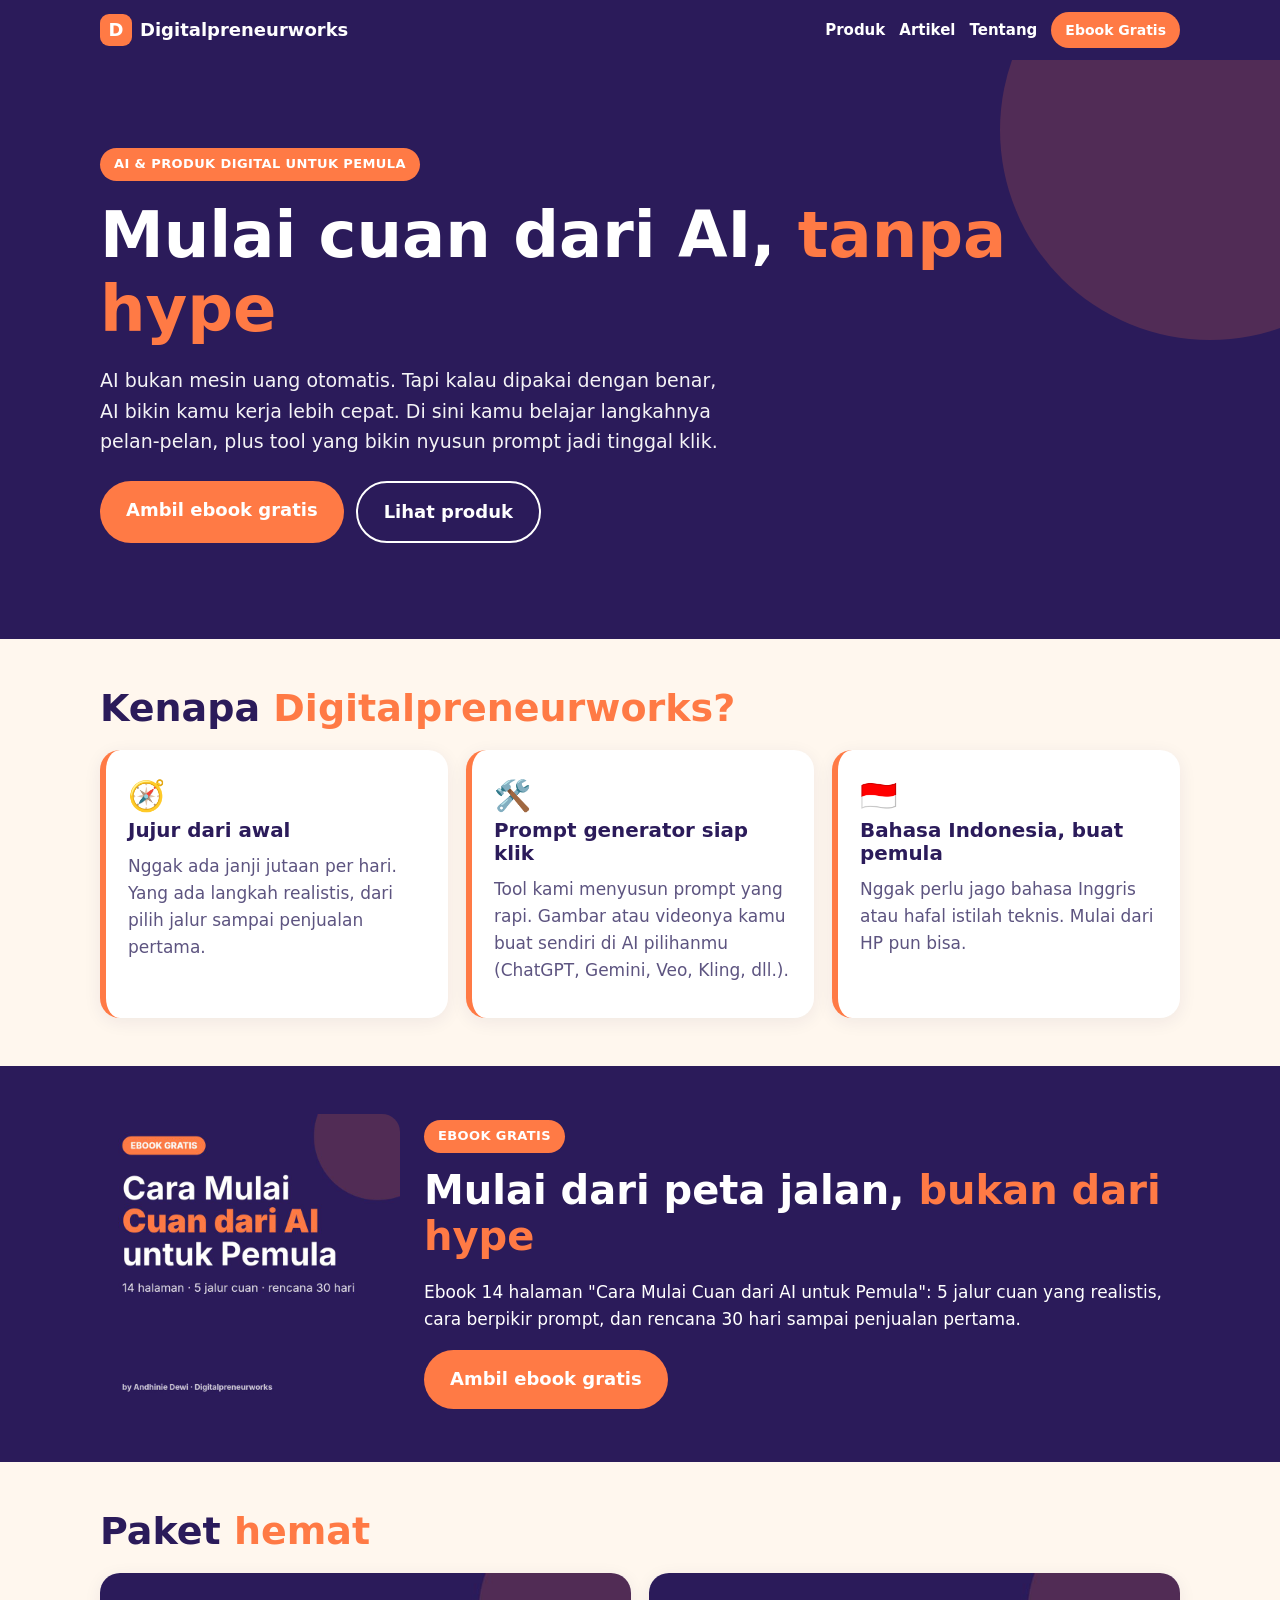
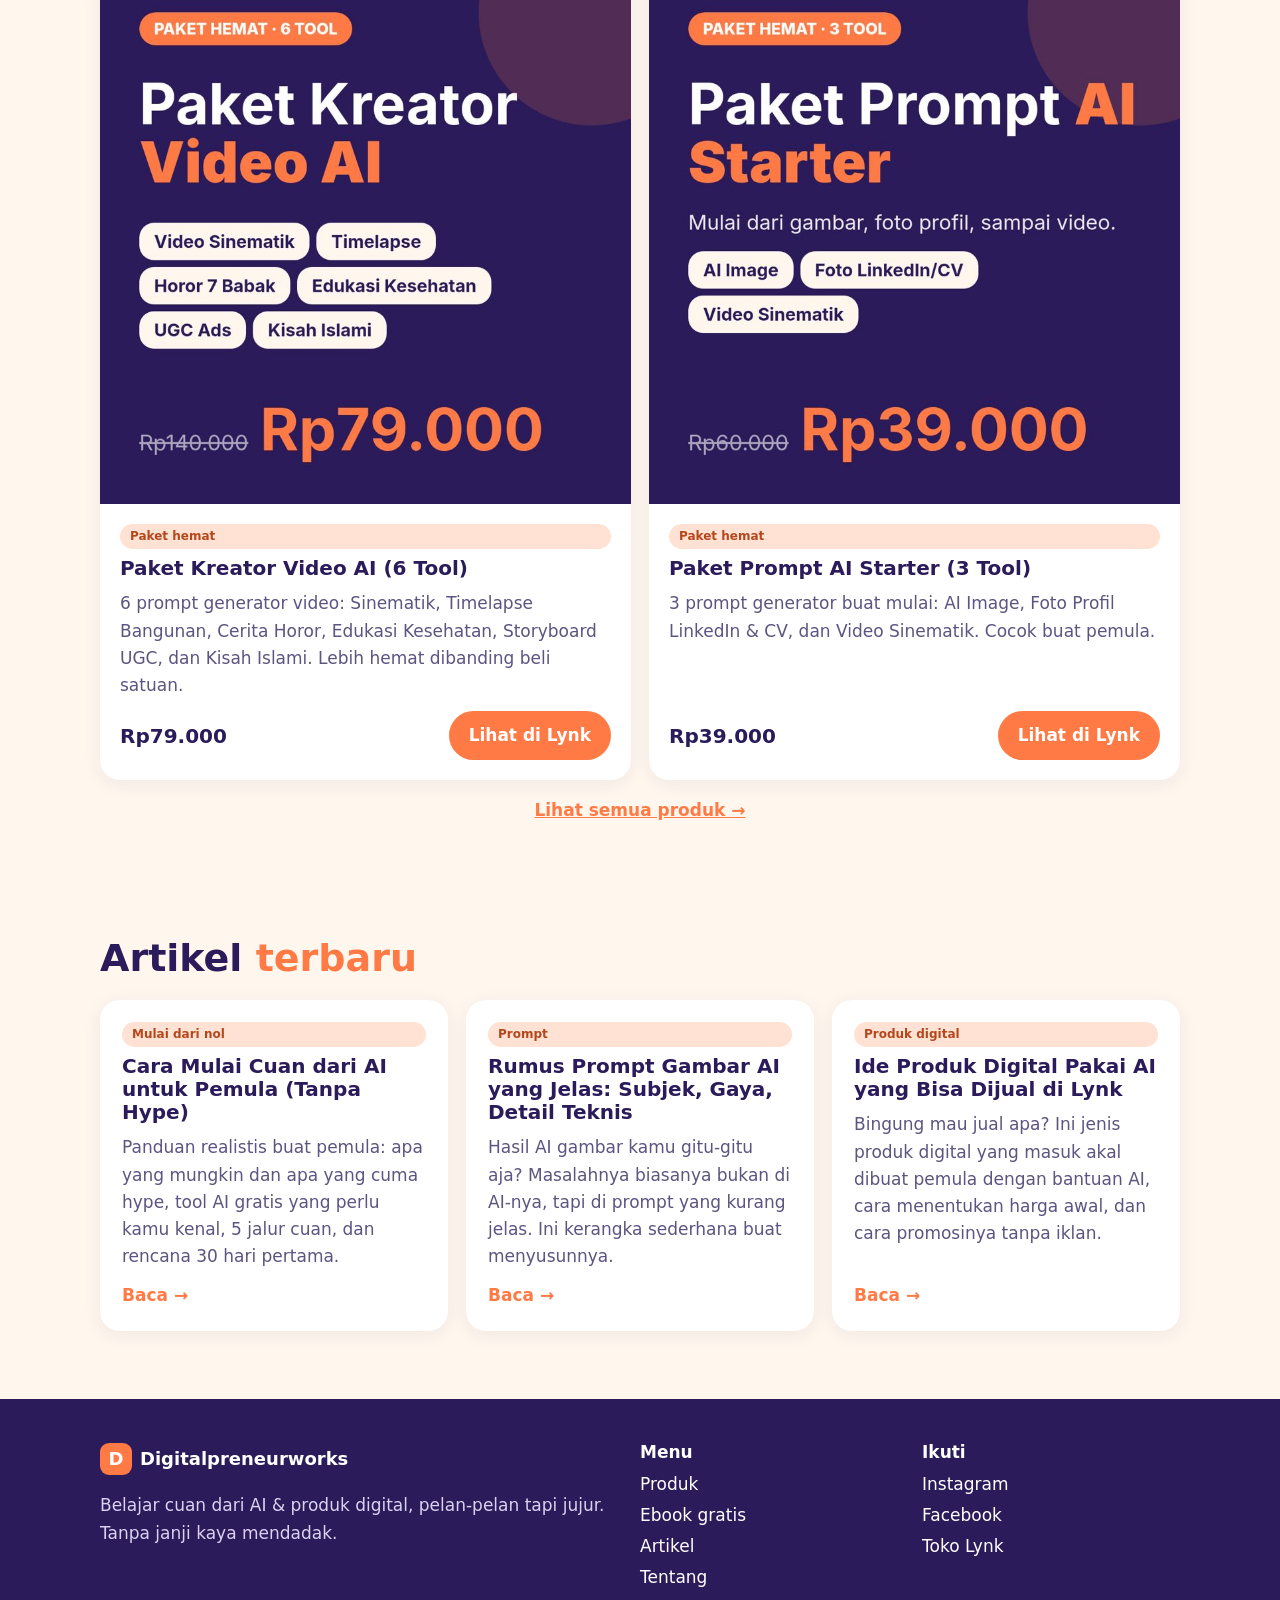
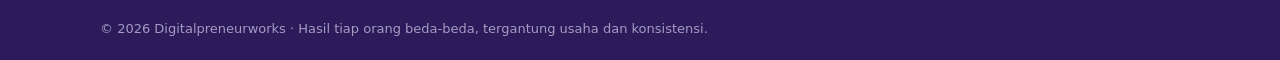
==== index.html @ cbf8335c "Website Digitalpreneurworks" ====
<!doctype html><html lang="id"><head><meta charset="utf-8"><meta name="viewport" content="width=device-width,initial-scale=1">
<title>Digitalpreneurworks: Mulai Cuan dari AI &amp; Produk Digital untuk Pemula</title><meta name="description" content="Panduan jujur dan prompt generator buat pemula Indonesia yang mau mulai cuan dari AI dan produk digital. Ambil ebook gratisnya di sini."><link rel="canonical" href="https://andhiniedewi.github.io/digitalpreneurworks/">
<meta property="og:type" content="website"><meta property="og:site_name" content="Digitalpreneurworks"><meta property="og:title" content="Digitalpreneurworks: Mulai Cuan dari AI &amp; Produk Digital untuk Pemula"><meta property="og:description" content="Panduan jujur dan prompt generator buat pemula Indonesia yang mau mulai cuan dari AI dan produk digital. Ambil ebook gratisnya di sini."><meta property="og:url" content="https://andhiniedewi.github.io/digitalpreneurworks/"><meta property="og:image" content="https://andhiniedewi.github.io/digitalpreneurworks/img/og.jpg"><meta property="og:locale" content="id_ID"><meta name="twitter:card" content="summary_large_image">
<link rel="icon" href="favicon.svg" type="image/svg+xml"><link rel="stylesheet" href="style.css"><meta name="theme-color" content="#2B1B5A"><script type="application/ld+json">{"@context": "https://schema.org", "@type": "Organization", "@id": "https://andhiniedewi.github.io/digitalpreneurworks/#org", "name": "Digitalpreneurworks", "url": "https://andhiniedewi.github.io/digitalpreneurworks/", "logo": "https://andhiniedewi.github.io/digitalpreneurworks/img/og.jpg", "sameAs": ["https://www.instagram.com/digitalpreneurworks/", "https://www.facebook.com/DigitalPreneurWorks/", "https://lynk.id/digitalpreneurworks"]}</script><script type="application/ld+json">{"@context": "https://schema.org", "@type": "WebSite", "name": "Digitalpreneurworks", "url": "https://andhiniedewi.github.io/digitalpreneurworks/", "inLanguage": "id-ID", "publisher": {"@id": "https://andhiniedewi.github.io/digitalpreneurworks/#org"}}</script></head><body>
<header class="hd"><div class="wrap hdi"><a class="logo" href="index.html"><span class="lm">D</span>Digitalpreneurworks</a><nav><a href="produk.html">Produk</a><a href="artikel/index.html">Artikel</a><a href="tentang.html">Tentang</a><a class="btn sm" href="ebook-gratis.html">Ebook Gratis</a></nav></div></header>
<main>
<section class="hero"><div class="c1"></div><div class="wrap"><span class="pill">AI & PRODUK DIGITAL UNTUK PEMULA</span><h1>Mulai cuan dari AI, <b>tanpa hype</b></h1><p class="lead">AI bukan mesin uang otomatis. Tapi kalau dipakai dengan benar, AI bikin kamu kerja lebih cepat. Di sini kamu belajar langkahnya pelan-pelan, plus tool yang bikin nyusun prompt jadi tinggal klik.</p><div class="cta2"><a class="btn lg" href="ebook-gratis.html">Ambil ebook gratis</a><a class="btn lg ghost" href="produk.html">Lihat produk</a></div></div></section>
<section class="wrap sec"><h2 class="st">Kenapa <b>Digitalpreneurworks?</b></h2><div class="grid3">
<div class="vcard"><span class="ic">🧭</span><h3>Jujur dari awal</h3><p>Nggak ada janji jutaan per hari. Yang ada langkah realistis, dari pilih jalur sampai penjualan pertama.</p></div>
<div class="vcard"><span class="ic">🛠️</span><h3>Prompt generator siap klik</h3><p>Tool kami menyusun prompt yang rapi. Gambar atau videonya kamu buat sendiri di AI pilihanmu (ChatGPT, Gemini, Veo, Kling, dll.).</p></div>
<div class="vcard"><span class="ic">🇮🇩</span><h3>Bahasa Indonesia, buat pemula</h3><p>Nggak perlu jago bahasa Inggris atau hafal istilah teknis. Mulai dari HP pun bisa.</p></div></div></section>
<section class="ebox"><div class="wrap ebi"><img src="img/ebook-cuan.jpg" alt="Cover ebook Cara Mulai Cuan dari AI untuk Pemula" width=320 height=320 loading=lazy><div><span class="pill">EBOOK GRATIS</span><h2>Mulai dari peta jalan, <b>bukan dari hype</b></h2><p>Ebook 14 halaman "Cara Mulai Cuan dari AI untuk Pemula": 5 jalur cuan yang realistis, cara berpikir prompt, dan rencana 30 hari sampai penjualan pertama.</p><a class="btn lg" href="ebook-gratis.html">Ambil ebook gratis</a></div></div></section>
<section class="wrap sec"><h2 class="st">Paket <b>hemat</b></h2><div class="grid2"><article class="card"><img src="img/paket-kreator.jpg" alt="Paket Kreator Video AI (6 Tool)" loading=lazy width=400 height=400><div class="cb"><span class=tag>Paket hemat</span><h3>Paket Kreator Video AI (6 Tool)</h3><p>6 prompt generator video: Sinematik, Timelapse Bangunan, Cerita Horor, Edukasi Kesehatan, Storyboard UGC, dan Kisah Islami. Lebih hemat dibanding beli satuan.</p><div class="cf"><b class="pr">Rp79.000</b><a class="btn" href="https://lynk.id/digitalpreneurworks/608yvyg38zxo" target="_blank" rel="noopener">Lihat di Lynk</a></div></div></article><article class="card"><img src="img/paket-starter.jpg" alt="Paket Prompt AI Starter (3 Tool)" loading=lazy width=400 height=400><div class="cb"><span class=tag>Paket hemat</span><h3>Paket Prompt AI Starter (3 Tool)</h3><p>3 prompt generator buat mulai: AI Image, Foto Profil LinkedIn & CV, dan Video Sinematik. Cocok buat pemula.</p><div class="cf"><b class="pr">Rp39.000</b><a class="btn" href="https://lynk.id/digitalpreneurworks/558w6wjx9p50" target="_blank" rel="noopener">Lihat di Lynk</a></div></div></article></div><p class="center"><a href="produk.html" class="lnk">Lihat semua produk →</a></p></section>
<section class="wrap sec"><h2 class="st">Artikel <b>terbaru</b></h2><div class="grid3"><a class="acard" href="artikel/cara-mulai-cuan-dari-ai-untuk-pemula.html"><span class="tag">Mulai dari nol</span><h3>Cara Mulai Cuan dari AI untuk Pemula (Tanpa Hype)</h3><p>Panduan realistis buat pemula: apa yang mungkin dan apa yang cuma hype, tool AI gratis yang perlu kamu kenal, 5 jalur cuan, dan rencana 30 hari pertama.</p><span class="more">Baca →</span></a><a class="acard" href="artikel/rumus-prompt-gambar-ai.html"><span class="tag">Prompt</span><h3>Rumus Prompt Gambar AI yang Jelas: Subjek, Gaya, Detail Teknis</h3><p>Hasil AI gambar kamu gitu-gitu aja? Masalahnya biasanya bukan di AI-nya, tapi di prompt yang kurang jelas. Ini kerangka sederhana buat menyusunnya.</p><span class="more">Baca →</span></a><a class="acard" href="artikel/ide-produk-digital-pakai-ai.html"><span class="tag">Produk digital</span><h3>Ide Produk Digital Pakai AI yang Bisa Dijual di Lynk</h3><p>Bingung mau jual apa? Ini jenis produk digital yang masuk akal dibuat pemula dengan bantuan AI, cara menentukan harga awal, dan cara promosinya tanpa iklan.</p><span class="more">Baca →</span></a></div></section></main>
<footer class="ft"><div class="wrap fti"><div><a class="logo" href="index.html"><span class="lm">D</span>Digitalpreneurworks</a><p>Belajar cuan dari AI &amp; produk digital, pelan-pelan tapi jujur. Tanpa janji kaya mendadak.</p></div>
<div><b>Menu</b><a href="produk.html">Produk</a><a href="ebook-gratis.html">Ebook gratis</a><a href="artikel/index.html">Artikel</a><a href="tentang.html">Tentang</a></div>
<div><b>Ikuti</b><a href="https://www.instagram.com/digitalpreneurworks/" rel="noopener" target="_blank">Instagram</a><a href="https://www.facebook.com/DigitalPreneurWorks/" rel="noopener" target="_blank">Facebook</a><a href="https://lynk.id/digitalpreneurworks" rel="noopener" target="_blank">Toko Lynk</a></div></div>
<p class="wrap cp">© 2026 Digitalpreneurworks · Hasil tiap orang beda-beda, tergantung usaha dan konsistensi.</p></footer></body></html>
---- style.css ----
:root{--p:#2B1B5A;--o:#FF7A45;--c:#FFF7EE;--t:#2B1B5A;--m:#5d5480}
*{box-sizing:border-box}html{scroll-behavior:smooth}
body{margin:0;font-family:Inter,system-ui,-apple-system,"Segoe UI",Roboto,Arial,sans-serif;background:var(--c);color:var(--t);line-height:1.6;font-size:17px}
img{max-width:100%;height:auto;display:block}a{color:var(--o)}
.wrap{max-width:1120px;margin:0 auto;padding:0 20px}
b,strong{font-weight:800}h1,h2,h3{line-height:1.15;margin:0 0 .5em}h1 b,h2 b{color:var(--o)}
.hd{background:var(--p);position:sticky;top:0;z-index:9}.hdi{display:flex;align-items:center;justify-content:space-between;gap:12px;padding-top:12px;padding-bottom:12px;flex-wrap:wrap}
.logo{display:flex;align-items:center;gap:8px;color:#fff;text-decoration:none;font-weight:900;font-size:18px}.lm{background:var(--o);color:#fff;border-radius:9px;width:32px;height:32px;display:grid;place-items:center}
nav{display:flex;align-items:center;gap:14px;flex-wrap:wrap}nav a{color:#fff;text-decoration:none;font-weight:600;font-size:15px}
.btn{display:inline-block;background:var(--o);color:#fff;text-decoration:none;font-weight:800;border-radius:999px;padding:11px 20px;text-align:center}.btn:hover{filter:brightness(1.07)}
.btn.sm{padding:7px 14px;font-size:14px}.btn.lg{padding:15px 26px;font-size:18px}.btn.ghost{background:transparent;border:2px solid #fff;color:#fff}
.pill{display:inline-block;background:var(--o);color:#fff;border-radius:999px;padding:6px 14px;font-size:13px;font-weight:800;letter-spacing:.03em}
.tag{display:inline-block;background:#ffe2d4;color:#b4471c;border-radius:999px;padding:3px 10px;font-size:12px;font-weight:800;margin-bottom:8px}
.hero{background:var(--p);color:#fff;padding:56px 0 64px;position:relative;overflow:hidden}.c1{position:absolute;width:420px;height:420px;border-radius:50%;background:var(--o);opacity:.18;right:-140px;top:-140px}
.hero h1{font-size:clamp(36px,8vw,64px);margin:18px 0}.lead{font-size:19px;max-width:640px;opacity:.95}.cta2{display:flex;gap:12px;flex-wrap:wrap;margin-top:24px}.small{font-size:14px;opacity:.8}
.lp{display:grid;gap:28px;align-items:center}.lpimg{border-radius:20px;box-shadow:0 20px 50px rgba(0,0,0,.35);max-width:380px}
.sec{padding:48px 20px}.st{font-size:clamp(26px,5vw,38px)}.center{text-align:center}.lnk{font-weight:800}
.grid2,.grid3{display:grid;gap:18px;grid-template-columns:1fr}
.vcard,.card,.tcard,.acard{background:#fff;border-radius:20px;padding:22px;box-shadow:0 4px 18px rgba(43,27,90,.07)}
.vcard{border-left:6px solid var(--o)}.ic{font-size:30px}.vcard p,.card p,.tcard p,.acard p{color:var(--m);margin:0 0 12px}
.card{padding:0;overflow:hidden;display:flex;flex-direction:column}.card img{aspect-ratio:1;object-fit:cover;width:100%}.cb{padding:20px;display:flex;flex-direction:column;flex:1}.cb h3{font-size:20px}
.cf{margin-top:auto;display:flex;align-items:center;justify-content:space-between;gap:10px;flex-wrap:wrap}.pr{font-size:20px;color:var(--p)}
.tcard{display:flex;gap:14px;align-items:flex-start}.tcard img{border-radius:12px;flex:none}.tcard h3{font-size:17px}
.acard{text-decoration:none;color:var(--t);display:flex;flex-direction:column}.acard:hover{transform:translateY(-2px)}.acard h3{font-size:20px}.more{color:var(--o);font-weight:800;margin-top:auto}
.note{background:#fff;border:2px dashed var(--o);border-radius:14px;padding:12px 16px}
.ebox{background:var(--p);color:#fff;padding:48px 0}.ebi{display:grid;gap:24px;align-items:center}.ebi img{border-radius:18px;max-width:300px}.ebox h2{font-size:clamp(26px,5vw,40px);margin-top:14px}
.phead{background:var(--p);color:#fff;padding:44px 0}.phead h1{font-size:clamp(32px,7vw,52px)}.phead a{color:#ffb595}
.chips{margin-top:16px;gap:8px}.chips a{background:rgba(255,255,255,.12);padding:6px 14px;border-radius:999px;color:#fff}
.honest{background:#fff;border-radius:22px;padding:28px;border-left:8px solid var(--o)}
.prose{max-width:760px}.prose h2{font-size:26px;margin-top:1.6em}.prose li{margin-bottom:.5em}.art{padding-top:28px;padding-bottom:48px}.art h1{font-size:clamp(30px,6vw,46px)}.art .lead{color:var(--m)}.crumb a{font-weight:700;text-decoration:none}
.cmp{display:grid;gap:12px;grid-template-columns:1fr 1fr}.cmp div{background:#fff;border-radius:14px;padding:14px}.cmp p{margin:.3em 0 0}
.formula{background:var(--p);color:#fff;border-radius:14px;padding:18px;font-family:ui-monospace,Menlo,monospace;font-size:15px}
.rel{margin-top:40px;border-top:2px solid #ead9c8;padding-top:24px}
.ft{background:var(--p);color:#d9d2f0;padding:40px 0 20px;margin-top:20px}.fti{display:grid;gap:24px}.ft a{display:block;color:#fff;text-decoration:none;margin:4px 0}.ft b{color:#fff}.ft .logo{display:flex}.cp{font-size:13px;opacity:.7;margin-top:24px}
@media(min-width:760px){.grid2{grid-template-columns:1fr 1fr}.grid3{grid-template-columns:repeat(3,1fr)}.lp,.ebi{grid-template-columns:1.3fr 1fr}.ebi{grid-template-columns:300px 1fr}.fti{grid-template-columns:2fr 1fr 1fr}.hero{padding:88px 0 96px}}
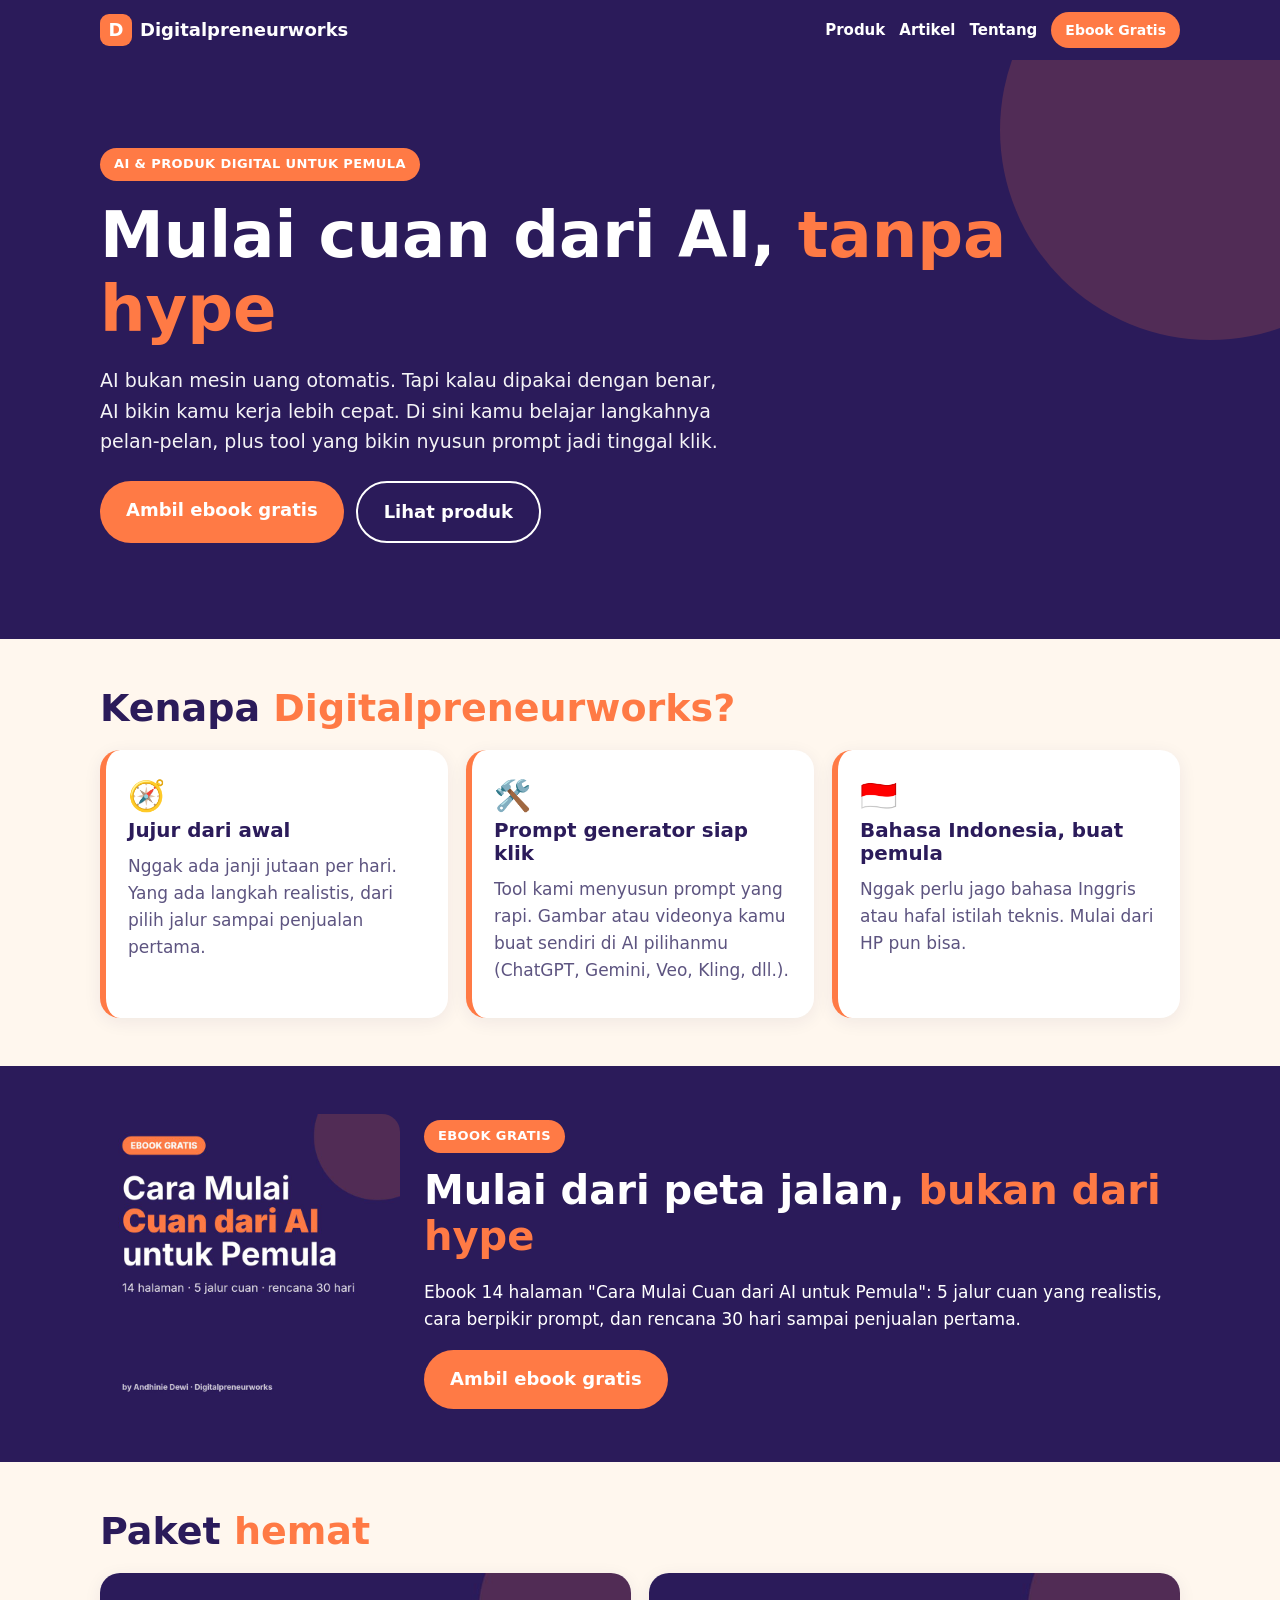
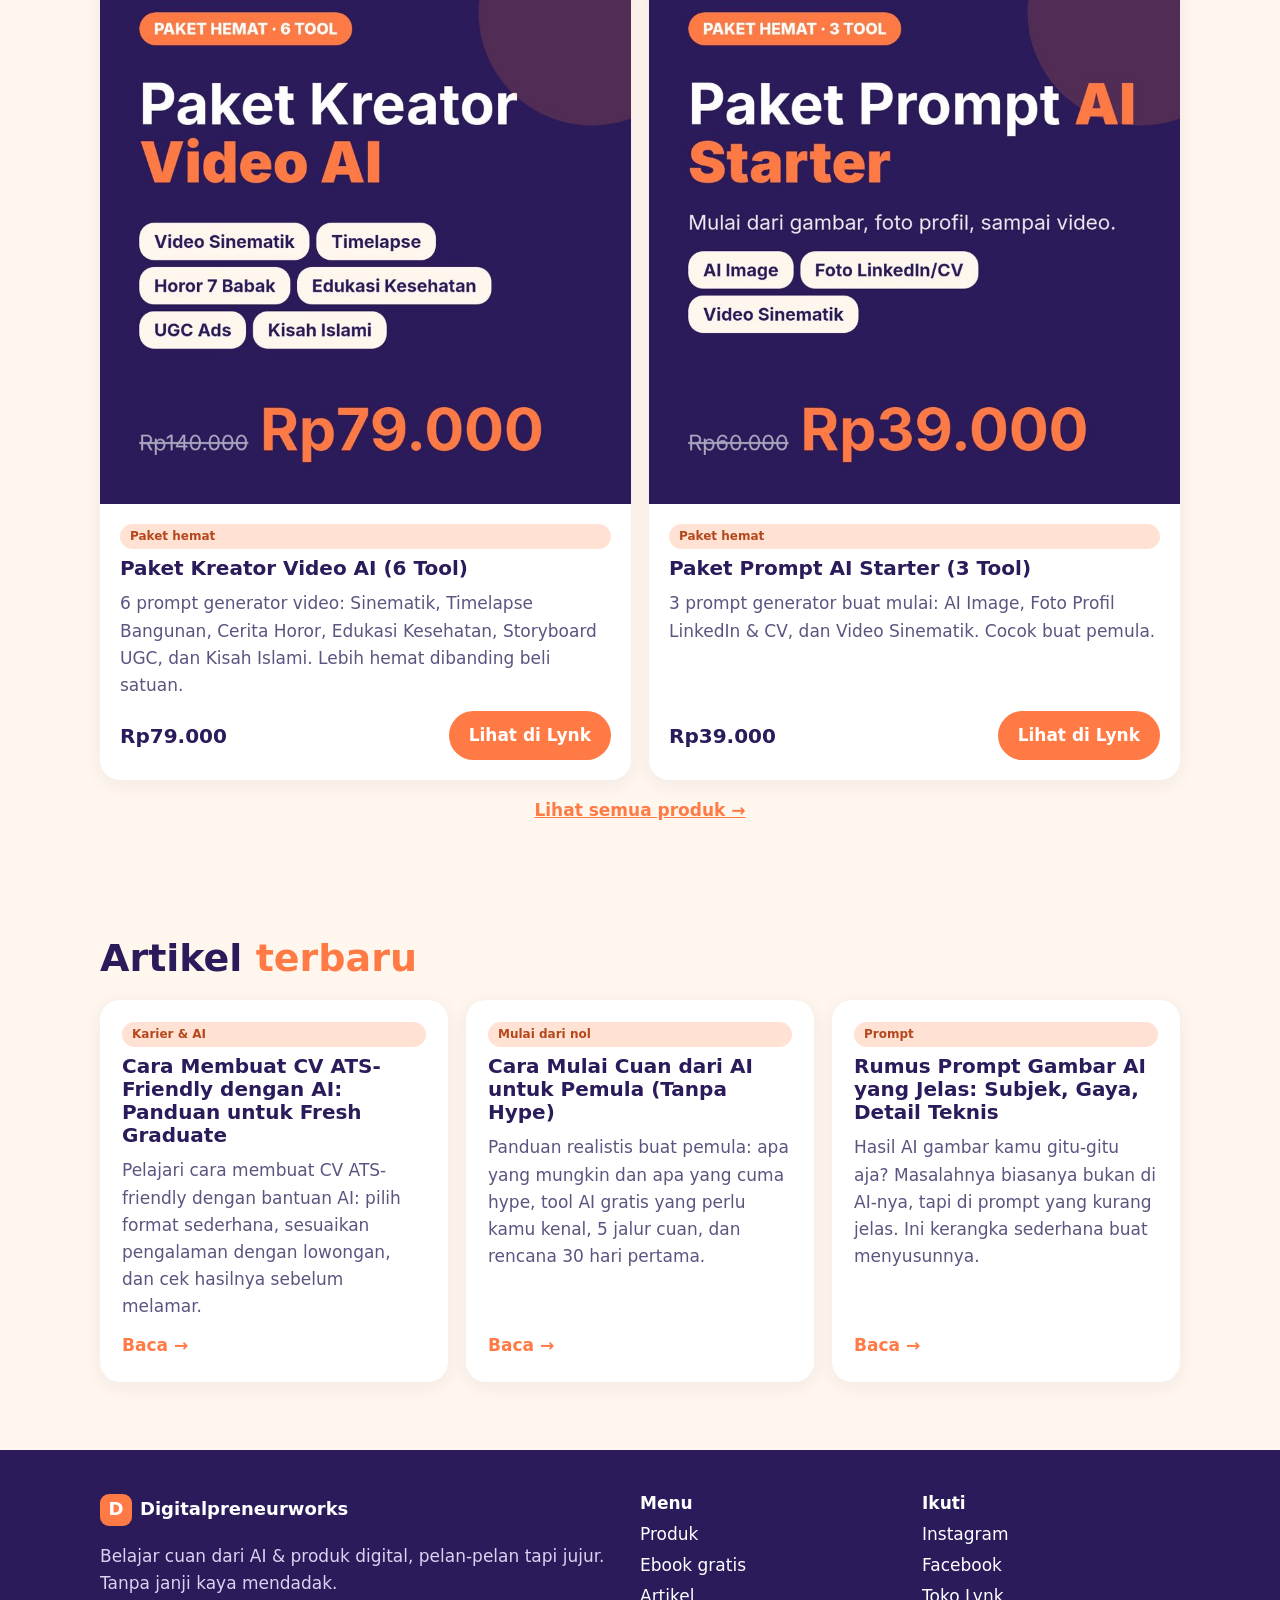
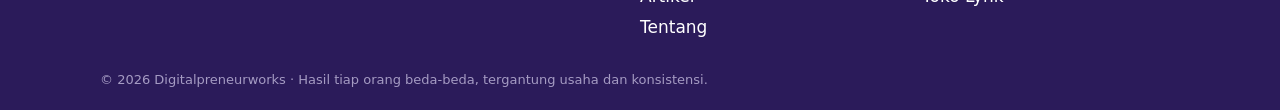
==== commit fc4347cd: "Tambah artikel: Cara Membuat CV ATS-Friendly dengan AI" ====
--- a/index.html
+++ b/index.html
@@ -11,7 +11,7 @@
 <div class="vcard"><span class="ic">🇮🇩</span><h3>Bahasa Indonesia, buat pemula</h3><p>Nggak perlu jago bahasa Inggris atau hafal istilah teknis. Mulai dari HP pun bisa.</p></div></div></section>
 <section class="ebox"><div class="wrap ebi"><img src="img/ebook-cuan.jpg" alt="Cover ebook Cara Mulai Cuan dari AI untuk Pemula" width=320 height=320 loading=lazy><div><span class="pill">EBOOK GRATIS</span><h2>Mulai dari peta jalan, <b>bukan dari hype</b></h2><p>Ebook 14 halaman "Cara Mulai Cuan dari AI untuk Pemula": 5 jalur cuan yang realistis, cara berpikir prompt, dan rencana 30 hari sampai penjualan pertama.</p><a class="btn lg" href="ebook-gratis.html">Ambil ebook gratis</a></div></div></section>
 <section class="wrap sec"><h2 class="st">Paket <b>hemat</b></h2><div class="grid2"><article class="card"><img src="img/paket-kreator.jpg" alt="Paket Kreator Video AI (6 Tool)" loading=lazy width=400 height=400><div class="cb"><span class=tag>Paket hemat</span><h3>Paket Kreator Video AI (6 Tool)</h3><p>6 prompt generator video: Sinematik, Timelapse Bangunan, Cerita Horor, Edukasi Kesehatan, Storyboard UGC, dan Kisah Islami. Lebih hemat dibanding beli satuan.</p><div class="cf"><b class="pr">Rp79.000</b><a class="btn" href="https://lynk.id/digitalpreneurworks/608yvyg38zxo" target="_blank" rel="noopener">Lihat di Lynk</a></div></div></article><article class="card"><img src="img/paket-starter.jpg" alt="Paket Prompt AI Starter (3 Tool)" loading=lazy width=400 height=400><div class="cb"><span class=tag>Paket hemat</span><h3>Paket Prompt AI Starter (3 Tool)</h3><p>3 prompt generator buat mulai: AI Image, Foto Profil LinkedIn & CV, dan Video Sinematik. Cocok buat pemula.</p><div class="cf"><b class="pr">Rp39.000</b><a class="btn" href="https://lynk.id/digitalpreneurworks/558w6wjx9p50" target="_blank" rel="noopener">Lihat di Lynk</a></div></div></article></div><p class="center"><a href="produk.html" class="lnk">Lihat semua produk →</a></p></section>
-<section class="wrap sec"><h2 class="st">Artikel <b>terbaru</b></h2><div class="grid3"><a class="acard" href="artikel/cara-mulai-cuan-dari-ai-untuk-pemula.html"><span class="tag">Mulai dari nol</span><h3>Cara Mulai Cuan dari AI untuk Pemula (Tanpa Hype)</h3><p>Panduan realistis buat pemula: apa yang mungkin dan apa yang cuma hype, tool AI gratis yang perlu kamu kenal, 5 jalur cuan, dan rencana 30 hari pertama.</p><span class="more">Baca →</span></a><a class="acard" href="artikel/rumus-prompt-gambar-ai.html"><span class="tag">Prompt</span><h3>Rumus Prompt Gambar AI yang Jelas: Subjek, Gaya, Detail Teknis</h3><p>Hasil AI gambar kamu gitu-gitu aja? Masalahnya biasanya bukan di AI-nya, tapi di prompt yang kurang jelas. Ini kerangka sederhana buat menyusunnya.</p><span class="more">Baca →</span></a><a class="acard" href="artikel/ide-produk-digital-pakai-ai.html"><span class="tag">Produk digital</span><h3>Ide Produk Digital Pakai AI yang Bisa Dijual di Lynk</h3><p>Bingung mau jual apa? Ini jenis produk digital yang masuk akal dibuat pemula dengan bantuan AI, cara menentukan harga awal, dan cara promosinya tanpa iklan.</p><span class="more">Baca →</span></a></div></section></main>
+<section class="wrap sec"><h2 class="st">Artikel <b>terbaru</b></h2><div class="grid3"><a class="acard" href="artikel/cara-membuat-cv-ats-friendly-dengan-ai.html"><span class="tag">Karier & AI</span><h3>Cara Membuat CV ATS-Friendly dengan AI: Panduan untuk Fresh Graduate</h3><p>Pelajari cara membuat CV ATS-friendly dengan bantuan AI: pilih format sederhana, sesuaikan pengalaman dengan lowongan, dan cek hasilnya sebelum melamar.</p><span class="more">Baca →</span></a><a class="acard" href="artikel/cara-mulai-cuan-dari-ai-untuk-pemula.html"><span class="tag">Mulai dari nol</span><h3>Cara Mulai Cuan dari AI untuk Pemula (Tanpa Hype)</h3><p>Panduan realistis buat pemula: apa yang mungkin dan apa yang cuma hype, tool AI gratis yang perlu kamu kenal, 5 jalur cuan, dan rencana 30 hari pertama.</p><span class="more">Baca →</span></a><a class="acard" href="artikel/rumus-prompt-gambar-ai.html"><span class="tag">Prompt</span><h3>Rumus Prompt Gambar AI yang Jelas: Subjek, Gaya, Detail Teknis</h3><p>Hasil AI gambar kamu gitu-gitu aja? Masalahnya biasanya bukan di AI-nya, tapi di prompt yang kurang jelas. Ini kerangka sederhana buat menyusunnya.</p><span class="more">Baca →</span></a></div></section></main>
 <footer class="ft"><div class="wrap fti"><div><a class="logo" href="index.html"><span class="lm">D</span>Digitalpreneurworks</a><p>Belajar cuan dari AI &amp; produk digital, pelan-pelan tapi jujur. Tanpa janji kaya mendadak.</p></div>
 <div><b>Menu</b><a href="produk.html">Produk</a><a href="ebook-gratis.html">Ebook gratis</a><a href="artikel/index.html">Artikel</a><a href="tentang.html">Tentang</a></div>
 <div><b>Ikuti</b><a href="https://www.instagram.com/digitalpreneurworks/" rel="noopener" target="_blank">Instagram</a><a href="https://www.facebook.com/DigitalPreneurWorks/" rel="noopener" target="_blank">Facebook</a><a href="https://lynk.id/digitalpreneurworks" rel="noopener" target="_blank">Toko Lynk</a></div></div>
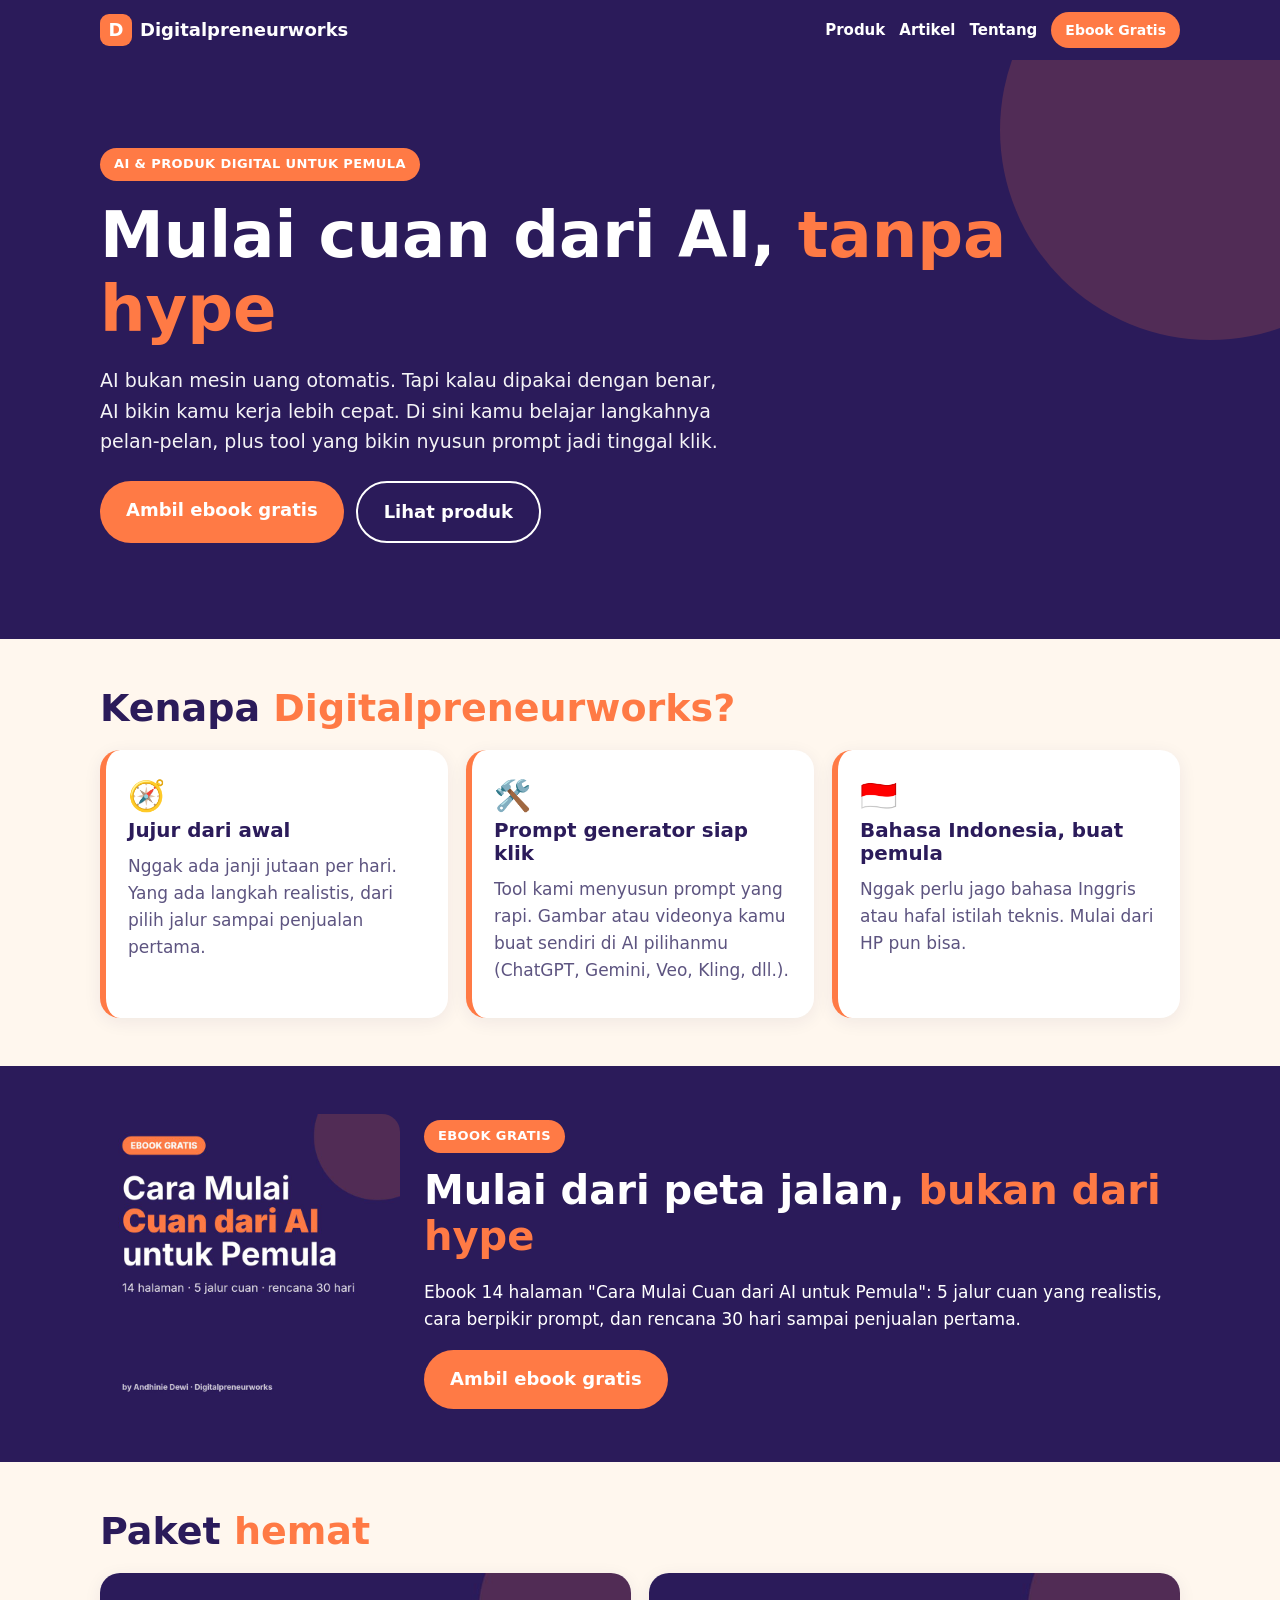
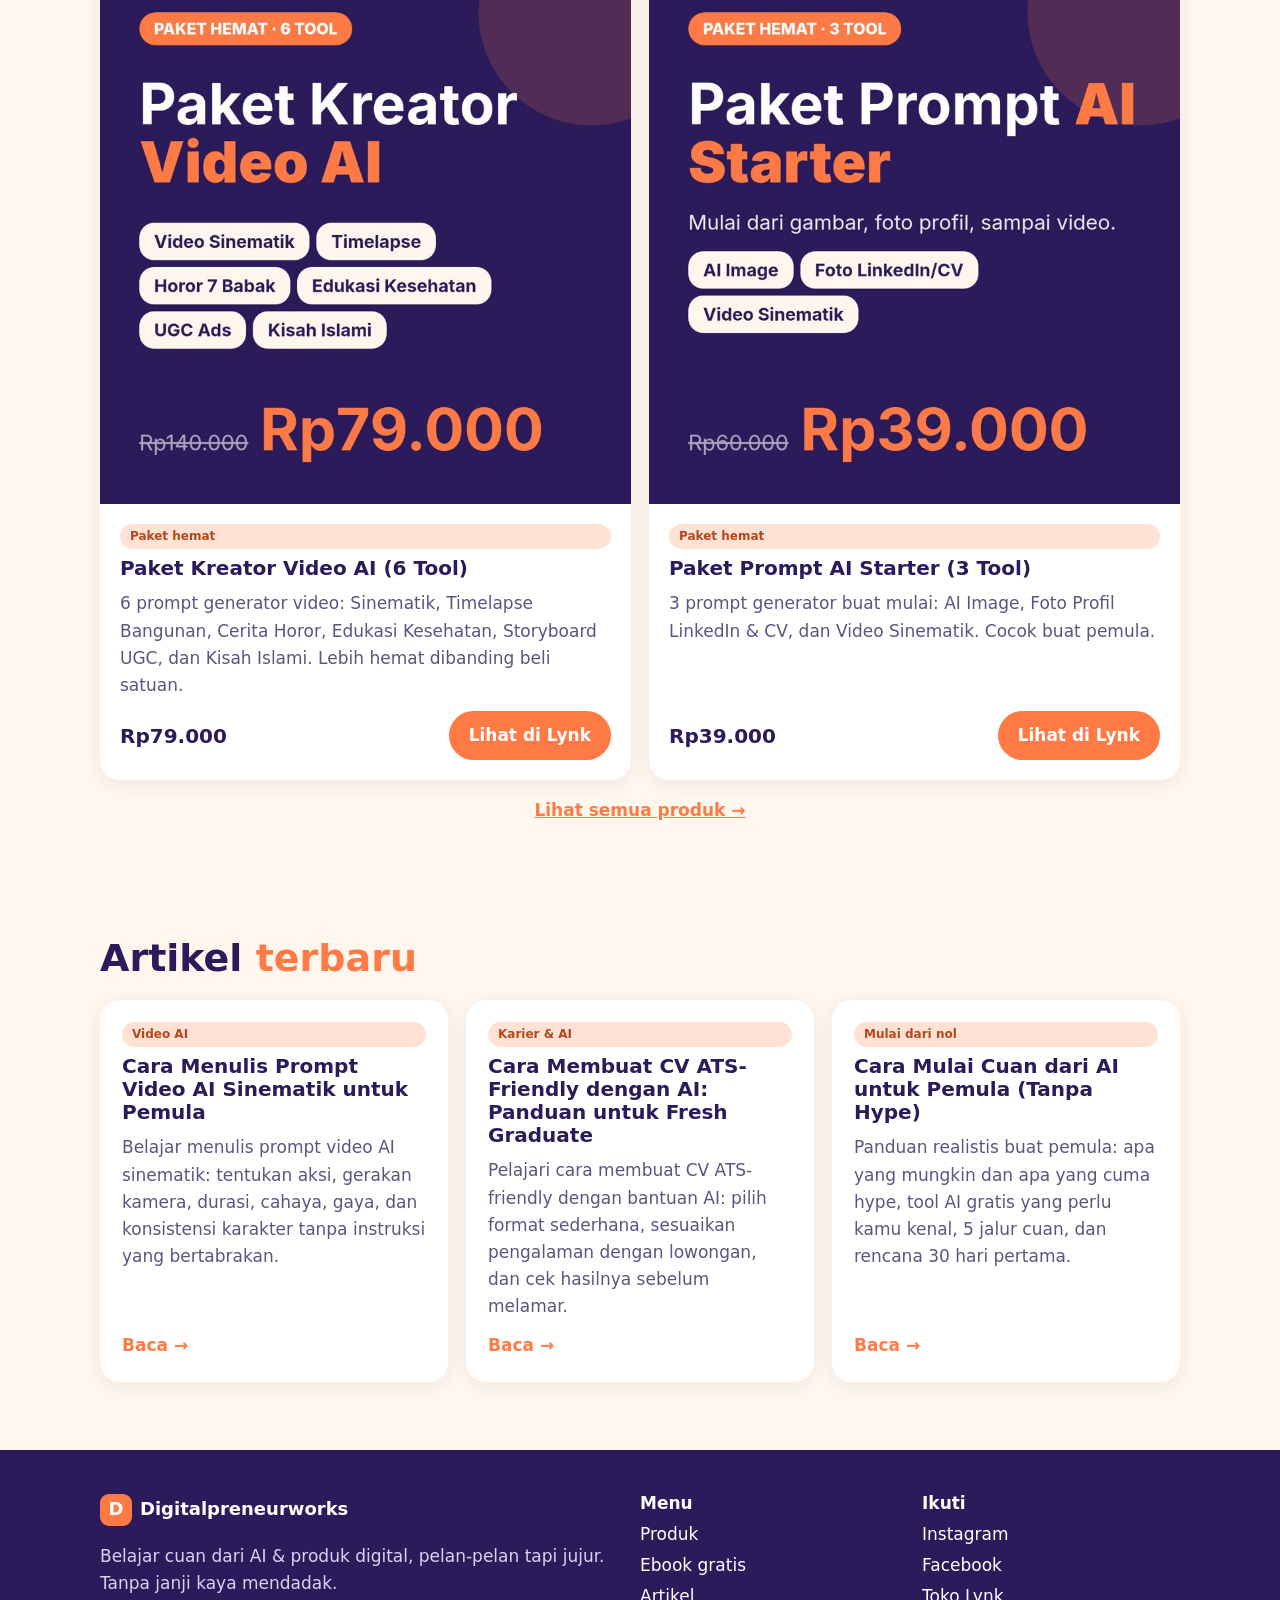
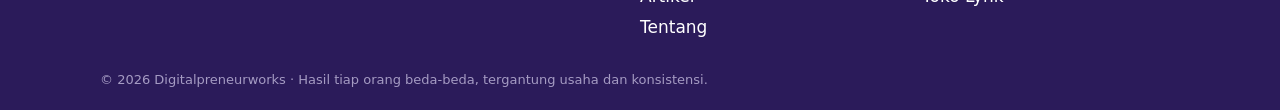
==== commit 434fedda: "Tambah artikel: Cara Menulis Prompt Video AI Sinematik untuk Pemula" ====
--- a/index.html
+++ b/index.html
@@ -11,7 +11,7 @@
 <div class="vcard"><span class="ic">🇮🇩</span><h3>Bahasa Indonesia, buat pemula</h3><p>Nggak perlu jago bahasa Inggris atau hafal istilah teknis. Mulai dari HP pun bisa.</p></div></div></section>
 <section class="ebox"><div class="wrap ebi"><img src="img/ebook-cuan.jpg" alt="Cover ebook Cara Mulai Cuan dari AI untuk Pemula" width=320 height=320 loading=lazy><div><span class="pill">EBOOK GRATIS</span><h2>Mulai dari peta jalan, <b>bukan dari hype</b></h2><p>Ebook 14 halaman "Cara Mulai Cuan dari AI untuk Pemula": 5 jalur cuan yang realistis, cara berpikir prompt, dan rencana 30 hari sampai penjualan pertama.</p><a class="btn lg" href="ebook-gratis.html">Ambil ebook gratis</a></div></div></section>
 <section class="wrap sec"><h2 class="st">Paket <b>hemat</b></h2><div class="grid2"><article class="card"><img src="img/paket-kreator.jpg" alt="Paket Kreator Video AI (6 Tool)" loading=lazy width=400 height=400><div class="cb"><span class=tag>Paket hemat</span><h3>Paket Kreator Video AI (6 Tool)</h3><p>6 prompt generator video: Sinematik, Timelapse Bangunan, Cerita Horor, Edukasi Kesehatan, Storyboard UGC, dan Kisah Islami. Lebih hemat dibanding beli satuan.</p><div class="cf"><b class="pr">Rp79.000</b><a class="btn" href="https://lynk.id/digitalpreneurworks/608yvyg38zxo" target="_blank" rel="noopener">Lihat di Lynk</a></div></div></article><article class="card"><img src="img/paket-starter.jpg" alt="Paket Prompt AI Starter (3 Tool)" loading=lazy width=400 height=400><div class="cb"><span class=tag>Paket hemat</span><h3>Paket Prompt AI Starter (3 Tool)</h3><p>3 prompt generator buat mulai: AI Image, Foto Profil LinkedIn & CV, dan Video Sinematik. Cocok buat pemula.</p><div class="cf"><b class="pr">Rp39.000</b><a class="btn" href="https://lynk.id/digitalpreneurworks/558w6wjx9p50" target="_blank" rel="noopener">Lihat di Lynk</a></div></div></article></div><p class="center"><a href="produk.html" class="lnk">Lihat semua produk →</a></p></section>
-<section class="wrap sec"><h2 class="st">Artikel <b>terbaru</b></h2><div class="grid3"><a class="acard" href="artikel/cara-membuat-cv-ats-friendly-dengan-ai.html"><span class="tag">Karier & AI</span><h3>Cara Membuat CV ATS-Friendly dengan AI: Panduan untuk Fresh Graduate</h3><p>Pelajari cara membuat CV ATS-friendly dengan bantuan AI: pilih format sederhana, sesuaikan pengalaman dengan lowongan, dan cek hasilnya sebelum melamar.</p><span class="more">Baca →</span></a><a class="acard" href="artikel/cara-mulai-cuan-dari-ai-untuk-pemula.html"><span class="tag">Mulai dari nol</span><h3>Cara Mulai Cuan dari AI untuk Pemula (Tanpa Hype)</h3><p>Panduan realistis buat pemula: apa yang mungkin dan apa yang cuma hype, tool AI gratis yang perlu kamu kenal, 5 jalur cuan, dan rencana 30 hari pertama.</p><span class="more">Baca →</span></a><a class="acard" href="artikel/rumus-prompt-gambar-ai.html"><span class="tag">Prompt</span><h3>Rumus Prompt Gambar AI yang Jelas: Subjek, Gaya, Detail Teknis</h3><p>Hasil AI gambar kamu gitu-gitu aja? Masalahnya biasanya bukan di AI-nya, tapi di prompt yang kurang jelas. Ini kerangka sederhana buat menyusunnya.</p><span class="more">Baca →</span></a></div></section></main>
+<section class="wrap sec"><h2 class="st">Artikel <b>terbaru</b></h2><div class="grid3"><a class="acard" href="artikel/cara-menulis-prompt-video-ai-sinematik.html"><span class="tag">Video AI</span><h3>Cara Menulis Prompt Video AI Sinematik untuk Pemula</h3><p>Belajar menulis prompt video AI sinematik: tentukan aksi, gerakan kamera, durasi, cahaya, gaya, dan konsistensi karakter tanpa instruksi yang bertabrakan.</p><span class="more">Baca →</span></a><a class="acard" href="artikel/cara-membuat-cv-ats-friendly-dengan-ai.html"><span class="tag">Karier & AI</span><h3>Cara Membuat CV ATS-Friendly dengan AI: Panduan untuk Fresh Graduate</h3><p>Pelajari cara membuat CV ATS-friendly dengan bantuan AI: pilih format sederhana, sesuaikan pengalaman dengan lowongan, dan cek hasilnya sebelum melamar.</p><span class="more">Baca →</span></a><a class="acard" href="artikel/cara-mulai-cuan-dari-ai-untuk-pemula.html"><span class="tag">Mulai dari nol</span><h3>Cara Mulai Cuan dari AI untuk Pemula (Tanpa Hype)</h3><p>Panduan realistis buat pemula: apa yang mungkin dan apa yang cuma hype, tool AI gratis yang perlu kamu kenal, 5 jalur cuan, dan rencana 30 hari pertama.</p><span class="more">Baca →</span></a></div></section></main>
 <footer class="ft"><div class="wrap fti"><div><a class="logo" href="index.html"><span class="lm">D</span>Digitalpreneurworks</a><p>Belajar cuan dari AI &amp; produk digital, pelan-pelan tapi jujur. Tanpa janji kaya mendadak.</p></div>
 <div><b>Menu</b><a href="produk.html">Produk</a><a href="ebook-gratis.html">Ebook gratis</a><a href="artikel/index.html">Artikel</a><a href="tentang.html">Tentang</a></div>
 <div><b>Ikuti</b><a href="https://www.instagram.com/digitalpreneurworks/" rel="noopener" target="_blank">Instagram</a><a href="https://www.facebook.com/DigitalPreneurWorks/" rel="noopener" target="_blank">Facebook</a><a href="https://lynk.id/digitalpreneurworks" rel="noopener" target="_blank">Toko Lynk</a></div></div>
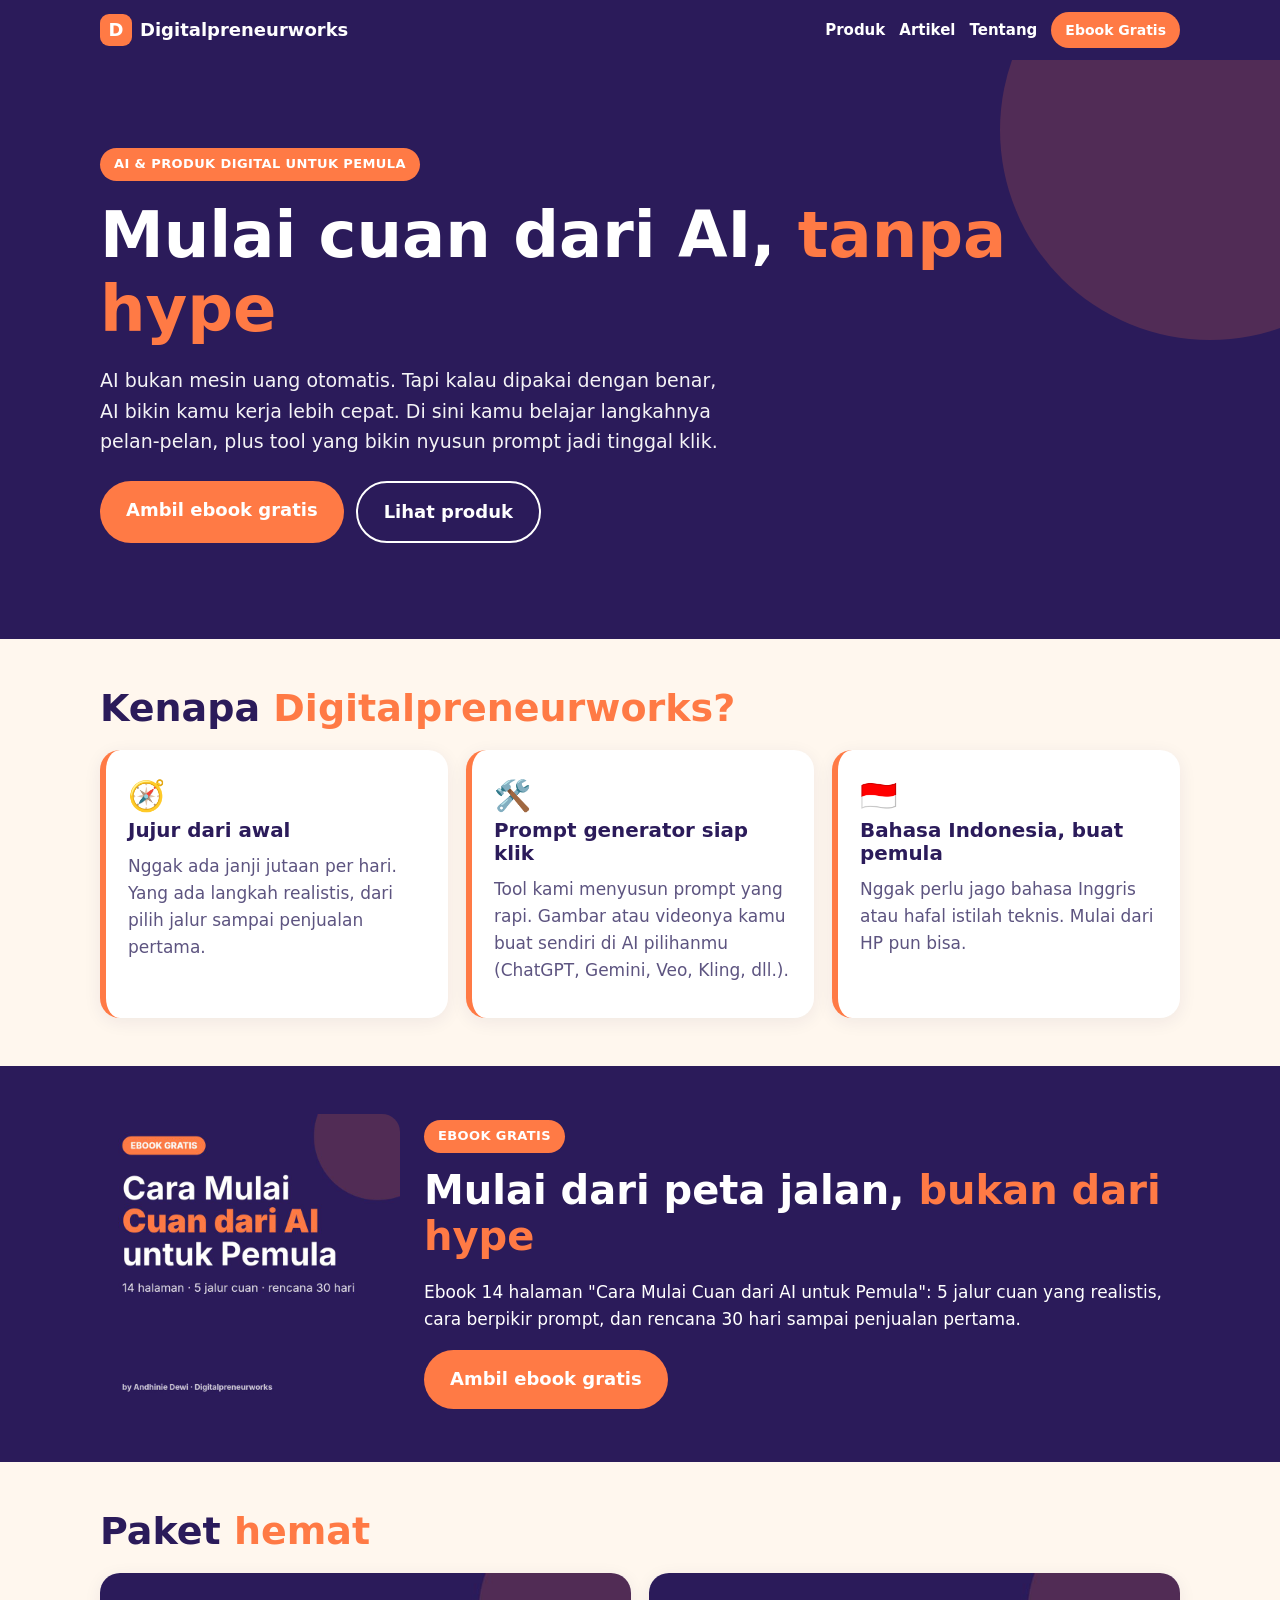
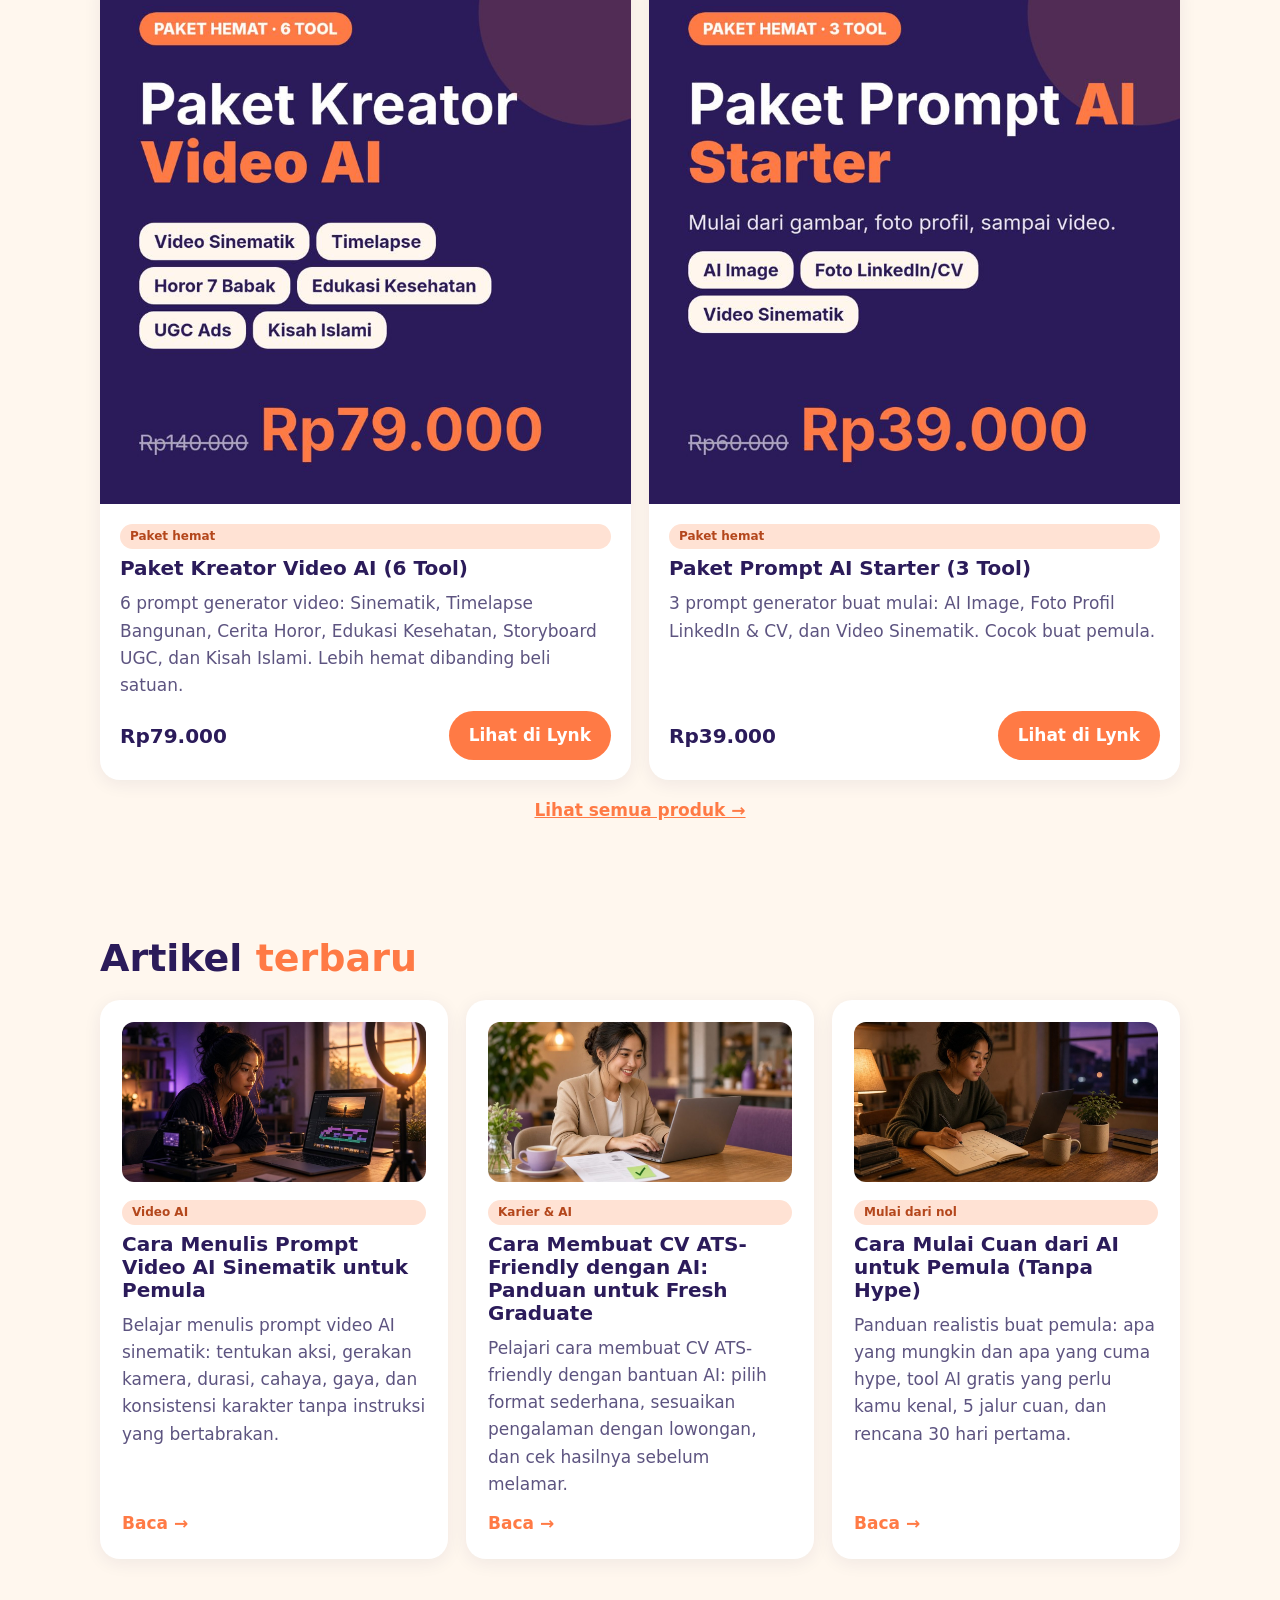
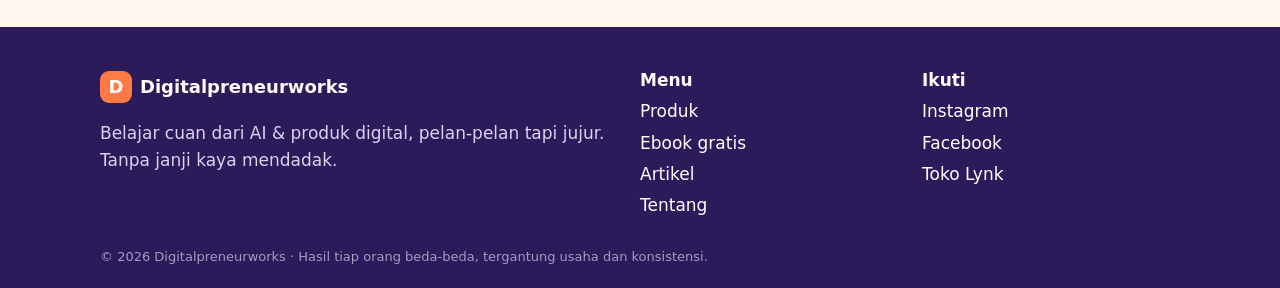
==== commit a96de394: "Tambah gambar sampul AI di semua artikel" ====
--- a/index.html
+++ b/index.html
@@ -1,7 +1,7 @@
 <!doctype html><html lang="id"><head><meta charset="utf-8"><meta name="viewport" content="width=device-width,initial-scale=1">
 <title>Digitalpreneurworks: Mulai Cuan dari AI &amp; Produk Digital untuk Pemula</title><meta name="description" content="Panduan jujur dan prompt generator buat pemula Indonesia yang mau mulai cuan dari AI dan produk digital. Ambil ebook gratisnya di sini."><link rel="canonical" href="https://andhiniedewi.github.io/digitalpreneurworks/">
 <meta property="og:type" content="website"><meta property="og:site_name" content="Digitalpreneurworks"><meta property="og:title" content="Digitalpreneurworks: Mulai Cuan dari AI &amp; Produk Digital untuk Pemula"><meta property="og:description" content="Panduan jujur dan prompt generator buat pemula Indonesia yang mau mulai cuan dari AI dan produk digital. Ambil ebook gratisnya di sini."><meta property="og:url" content="https://andhiniedewi.github.io/digitalpreneurworks/"><meta property="og:image" content="https://andhiniedewi.github.io/digitalpreneurworks/img/og.jpg"><meta property="og:locale" content="id_ID"><meta name="twitter:card" content="summary_large_image">
-<link rel="icon" href="favicon.svg" type="image/svg+xml"><link rel="stylesheet" href="style.css"><meta name="theme-color" content="#2B1B5A"><script type="application/ld+json">{"@context": "https://schema.org", "@type": "Organization", "@id": "https://andhiniedewi.github.io/digitalpreneurworks/#org", "name": "Digitalpreneurworks", "url": "https://andhiniedewi.github.io/digitalpreneurworks/", "logo": "https://andhiniedewi.github.io/digitalpreneurworks/img/og.jpg", "sameAs": ["https://www.instagram.com/digitalpreneurworks/", "https://www.facebook.com/DigitalPreneurWorks/", "https://lynk.id/digitalpreneurworks"]}</script><script type="application/ld+json">{"@context": "https://schema.org", "@type": "WebSite", "name": "Digitalpreneurworks", "url": "https://andhiniedewi.github.io/digitalpreneurworks/", "inLanguage": "id-ID", "publisher": {"@id": "https://andhiniedewi.github.io/digitalpreneurworks/#org"}}</script></head><body>
+<link rel="icon" href="favicon.svg" type="image/svg+xml"><link rel="stylesheet" href="style.css"><style>.article-cover{display:block;width:100%;height:auto;aspect-ratio:1200/630;object-fit:cover;border-radius:18px;margin:24px 0 32px}.acard .article-thumb{width:100%;height:auto;aspect-ratio:1200/630;object-fit:cover;border-radius:12px;margin:0 0 18px}</style><meta name="theme-color" content="#2B1B5A"><script type="application/ld+json">{"@context": "https://schema.org", "@type": "Organization", "@id": "https://andhiniedewi.github.io/digitalpreneurworks/#org", "name": "Digitalpreneurworks", "url": "https://andhiniedewi.github.io/digitalpreneurworks/", "logo": "https://andhiniedewi.github.io/digitalpreneurworks/img/og.jpg", "sameAs": ["https://www.instagram.com/digitalpreneurworks/", "https://www.facebook.com/DigitalPreneurWorks/", "https://lynk.id/digitalpreneurworks"]}</script><script type="application/ld+json">{"@context": "https://schema.org", "@type": "WebSite", "name": "Digitalpreneurworks", "url": "https://andhiniedewi.github.io/digitalpreneurworks/", "inLanguage": "id-ID", "publisher": {"@id": "https://andhiniedewi.github.io/digitalpreneurworks/#org"}}</script></head><body>
 <header class="hd"><div class="wrap hdi"><a class="logo" href="index.html"><span class="lm">D</span>Digitalpreneurworks</a><nav><a href="produk.html">Produk</a><a href="artikel/index.html">Artikel</a><a href="tentang.html">Tentang</a><a class="btn sm" href="ebook-gratis.html">Ebook Gratis</a></nav></div></header>
 <main>
 <section class="hero"><div class="c1"></div><div class="wrap"><span class="pill">AI & PRODUK DIGITAL UNTUK PEMULA</span><h1>Mulai cuan dari AI, <b>tanpa hype</b></h1><p class="lead">AI bukan mesin uang otomatis. Tapi kalau dipakai dengan benar, AI bikin kamu kerja lebih cepat. Di sini kamu belajar langkahnya pelan-pelan, plus tool yang bikin nyusun prompt jadi tinggal klik.</p><div class="cta2"><a class="btn lg" href="ebook-gratis.html">Ambil ebook gratis</a><a class="btn lg ghost" href="produk.html">Lihat produk</a></div></div></section>
@@ -11,7 +11,7 @@
 <div class="vcard"><span class="ic">🇮🇩</span><h3>Bahasa Indonesia, buat pemula</h3><p>Nggak perlu jago bahasa Inggris atau hafal istilah teknis. Mulai dari HP pun bisa.</p></div></div></section>
 <section class="ebox"><div class="wrap ebi"><img src="img/ebook-cuan.jpg" alt="Cover ebook Cara Mulai Cuan dari AI untuk Pemula" width=320 height=320 loading=lazy><div><span class="pill">EBOOK GRATIS</span><h2>Mulai dari peta jalan, <b>bukan dari hype</b></h2><p>Ebook 14 halaman "Cara Mulai Cuan dari AI untuk Pemula": 5 jalur cuan yang realistis, cara berpikir prompt, dan rencana 30 hari sampai penjualan pertama.</p><a class="btn lg" href="ebook-gratis.html">Ambil ebook gratis</a></div></div></section>
 <section class="wrap sec"><h2 class="st">Paket <b>hemat</b></h2><div class="grid2"><article class="card"><img src="img/paket-kreator.jpg" alt="Paket Kreator Video AI (6 Tool)" loading=lazy width=400 height=400><div class="cb"><span class=tag>Paket hemat</span><h3>Paket Kreator Video AI (6 Tool)</h3><p>6 prompt generator video: Sinematik, Timelapse Bangunan, Cerita Horor, Edukasi Kesehatan, Storyboard UGC, dan Kisah Islami. Lebih hemat dibanding beli satuan.</p><div class="cf"><b class="pr">Rp79.000</b><a class="btn" href="https://lynk.id/digitalpreneurworks/608yvyg38zxo" target="_blank" rel="noopener">Lihat di Lynk</a></div></div></article><article class="card"><img src="img/paket-starter.jpg" alt="Paket Prompt AI Starter (3 Tool)" loading=lazy width=400 height=400><div class="cb"><span class=tag>Paket hemat</span><h3>Paket Prompt AI Starter (3 Tool)</h3><p>3 prompt generator buat mulai: AI Image, Foto Profil LinkedIn & CV, dan Video Sinematik. Cocok buat pemula.</p><div class="cf"><b class="pr">Rp39.000</b><a class="btn" href="https://lynk.id/digitalpreneurworks/558w6wjx9p50" target="_blank" rel="noopener">Lihat di Lynk</a></div></div></article></div><p class="center"><a href="produk.html" class="lnk">Lihat semua produk →</a></p></section>
-<section class="wrap sec"><h2 class="st">Artikel <b>terbaru</b></h2><div class="grid3"><a class="acard" href="artikel/cara-menulis-prompt-video-ai-sinematik.html"><span class="tag">Video AI</span><h3>Cara Menulis Prompt Video AI Sinematik untuk Pemula</h3><p>Belajar menulis prompt video AI sinematik: tentukan aksi, gerakan kamera, durasi, cahaya, gaya, dan konsistensi karakter tanpa instruksi yang bertabrakan.</p><span class="more">Baca →</span></a><a class="acard" href="artikel/cara-membuat-cv-ats-friendly-dengan-ai.html"><span class="tag">Karier & AI</span><h3>Cara Membuat CV ATS-Friendly dengan AI: Panduan untuk Fresh Graduate</h3><p>Pelajari cara membuat CV ATS-friendly dengan bantuan AI: pilih format sederhana, sesuaikan pengalaman dengan lowongan, dan cek hasilnya sebelum melamar.</p><span class="more">Baca →</span></a><a class="acard" href="artikel/cara-mulai-cuan-dari-ai-untuk-pemula.html"><span class="tag">Mulai dari nol</span><h3>Cara Mulai Cuan dari AI untuk Pemula (Tanpa Hype)</h3><p>Panduan realistis buat pemula: apa yang mungkin dan apa yang cuma hype, tool AI gratis yang perlu kamu kenal, 5 jalur cuan, dan rencana 30 hari pertama.</p><span class="more">Baca →</span></a></div></section></main>
+<section class="wrap sec"><h2 class="st">Artikel <b>terbaru</b></h2><div class="grid3"><a class="acard" href="artikel/cara-menulis-prompt-video-ai-sinematik.html"><img class="article-thumb" src="img/artikel-cara-menulis-prompt-video-ai-sinematik.jpg" alt="Cara Menulis Prompt Video AI Sinematik untuk Pemula" width="1200" height="630" loading="lazy"><span class="tag">Video AI</span><h3>Cara Menulis Prompt Video AI Sinematik untuk Pemula</h3><p>Belajar menulis prompt video AI sinematik: tentukan aksi, gerakan kamera, durasi, cahaya, gaya, dan konsistensi karakter tanpa instruksi yang bertabrakan.</p><span class="more">Baca →</span></a><a class="acard" href="artikel/cara-membuat-cv-ats-friendly-dengan-ai.html"><img class="article-thumb" src="img/artikel-cara-membuat-cv-ats-friendly-dengan-ai.jpg" alt="Cara Membuat CV ATS-Friendly dengan AI: Panduan untuk Fresh Graduate" width="1200" height="630" loading="lazy"><span class="tag">Karier & AI</span><h3>Cara Membuat CV ATS-Friendly dengan AI: Panduan untuk Fresh Graduate</h3><p>Pelajari cara membuat CV ATS-friendly dengan bantuan AI: pilih format sederhana, sesuaikan pengalaman dengan lowongan, dan cek hasilnya sebelum melamar.</p><span class="more">Baca →</span></a><a class="acard" href="artikel/cara-mulai-cuan-dari-ai-untuk-pemula.html"><img class="article-thumb" src="img/artikel-cara-mulai-cuan-dari-ai-untuk-pemula.jpg" alt="Cara Mulai Cuan dari AI untuk Pemula (Tanpa Hype)" width="1200" height="630" loading="lazy"><span class="tag">Mulai dari nol</span><h3>Cara Mulai Cuan dari AI untuk Pemula (Tanpa Hype)</h3><p>Panduan realistis buat pemula: apa yang mungkin dan apa yang cuma hype, tool AI gratis yang perlu kamu kenal, 5 jalur cuan, dan rencana 30 hari pertama.</p><span class="more">Baca →</span></a></div></section></main>
 <footer class="ft"><div class="wrap fti"><div><a class="logo" href="index.html"><span class="lm">D</span>Digitalpreneurworks</a><p>Belajar cuan dari AI &amp; produk digital, pelan-pelan tapi jujur. Tanpa janji kaya mendadak.</p></div>
 <div><b>Menu</b><a href="produk.html">Produk</a><a href="ebook-gratis.html">Ebook gratis</a><a href="artikel/index.html">Artikel</a><a href="tentang.html">Tentang</a></div>
 <div><b>Ikuti</b><a href="https://www.instagram.com/digitalpreneurworks/" rel="noopener" target="_blank">Instagram</a><a href="https://www.facebook.com/DigitalPreneurWorks/" rel="noopener" target="_blank">Facebook</a><a href="https://lynk.id/digitalpreneurworks" rel="noopener" target="_blank">Toko Lynk</a></div></div>
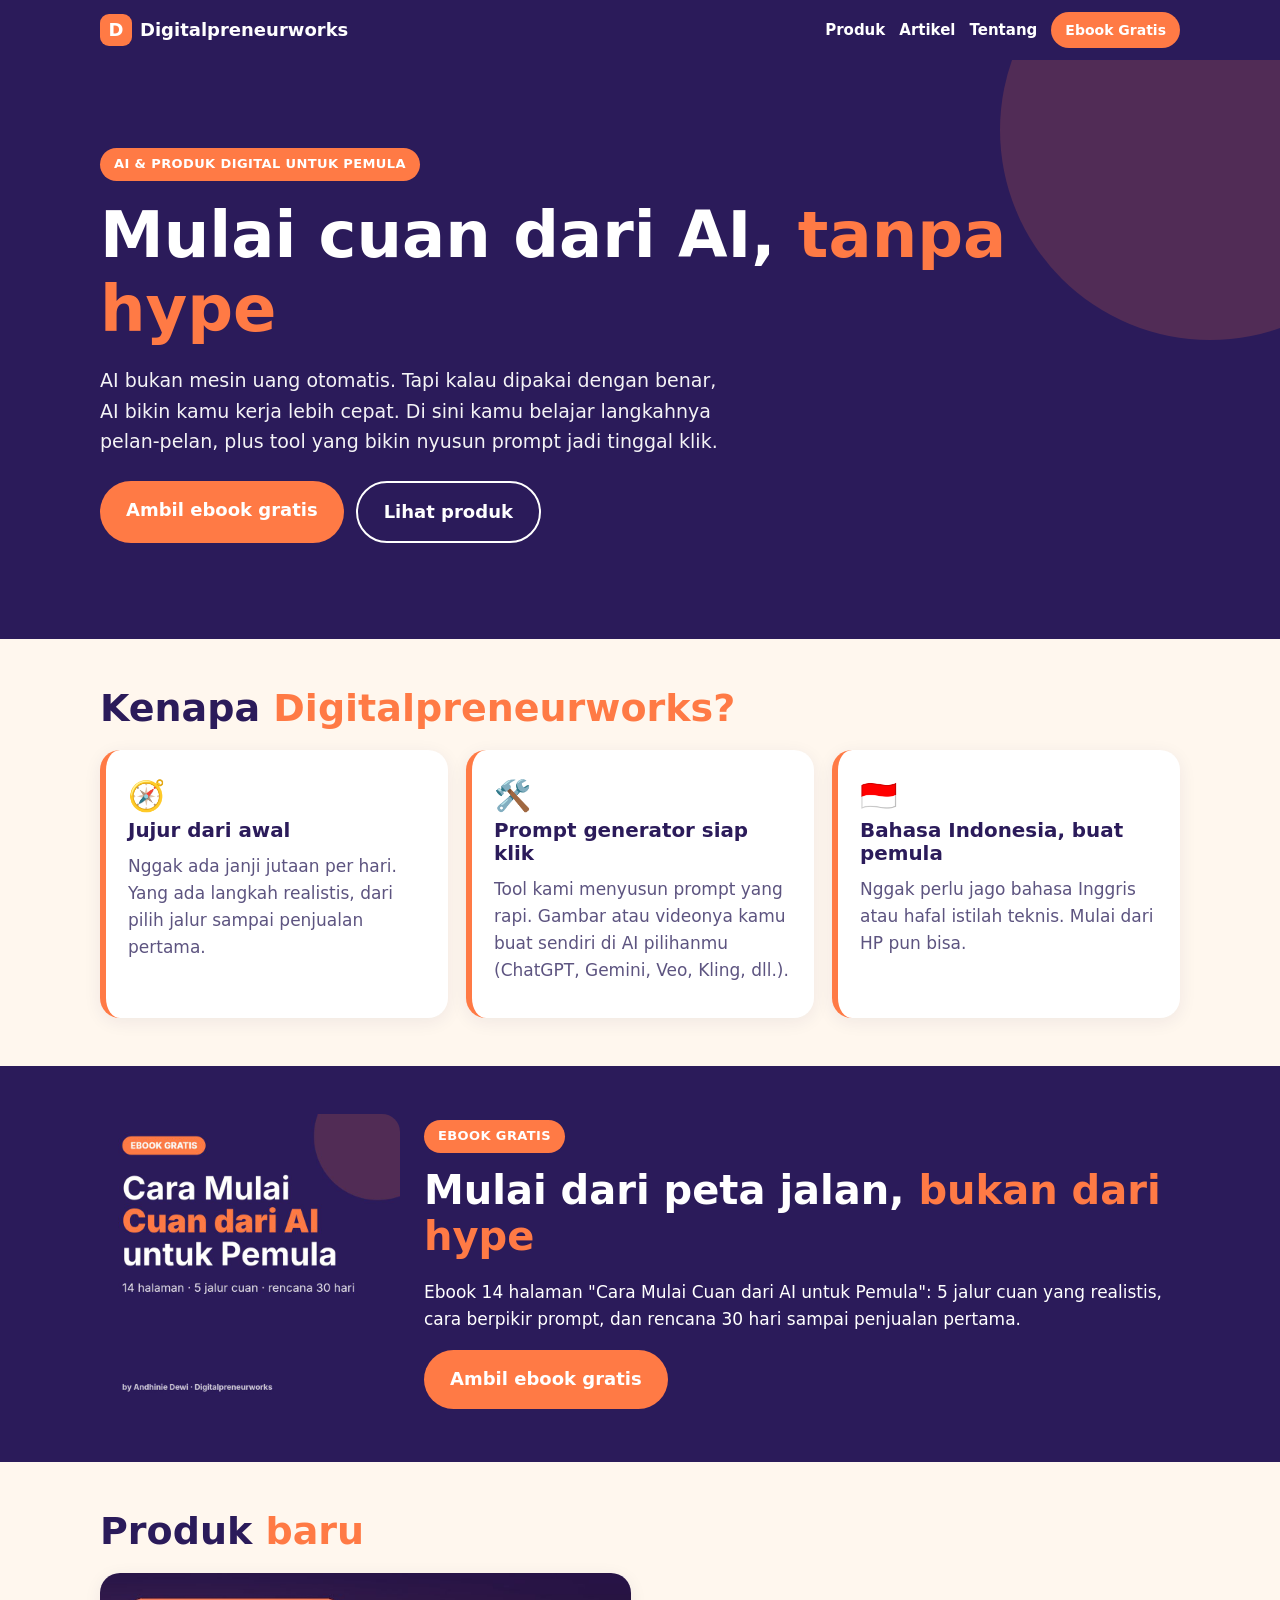
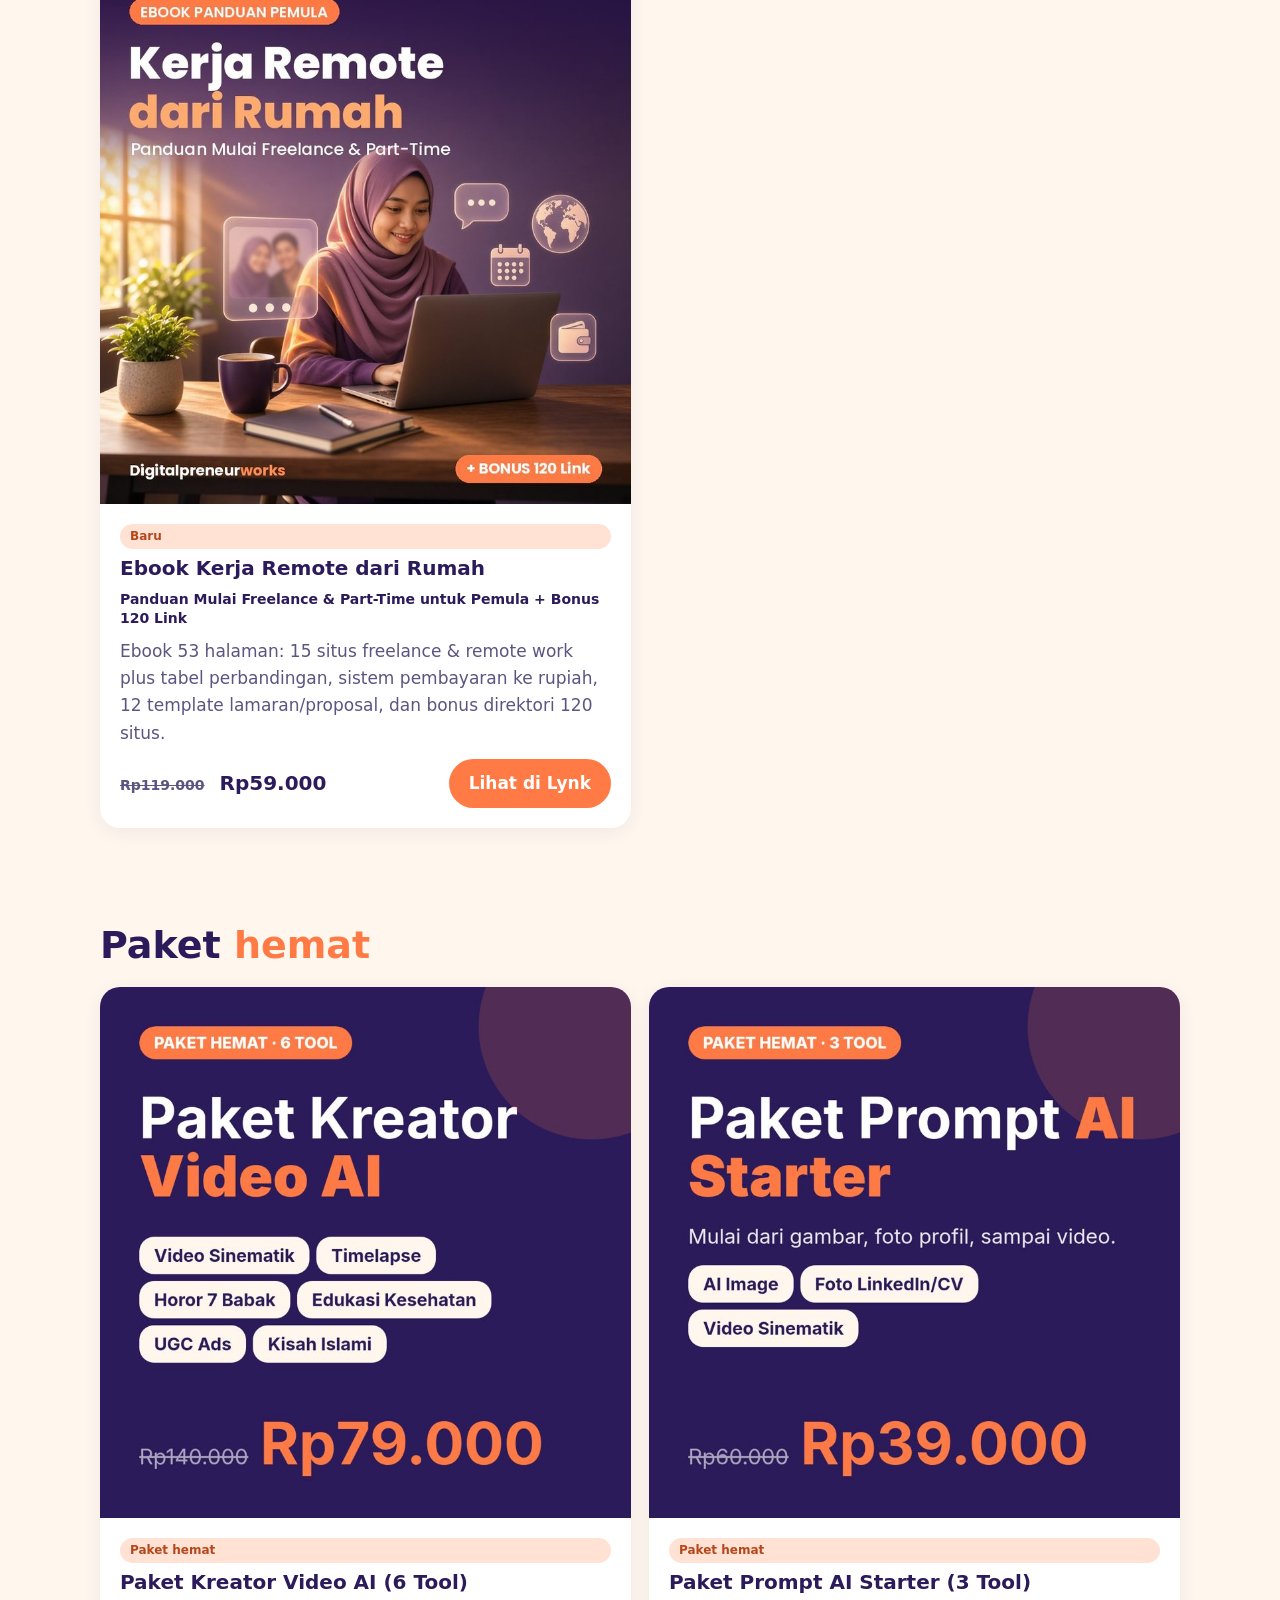
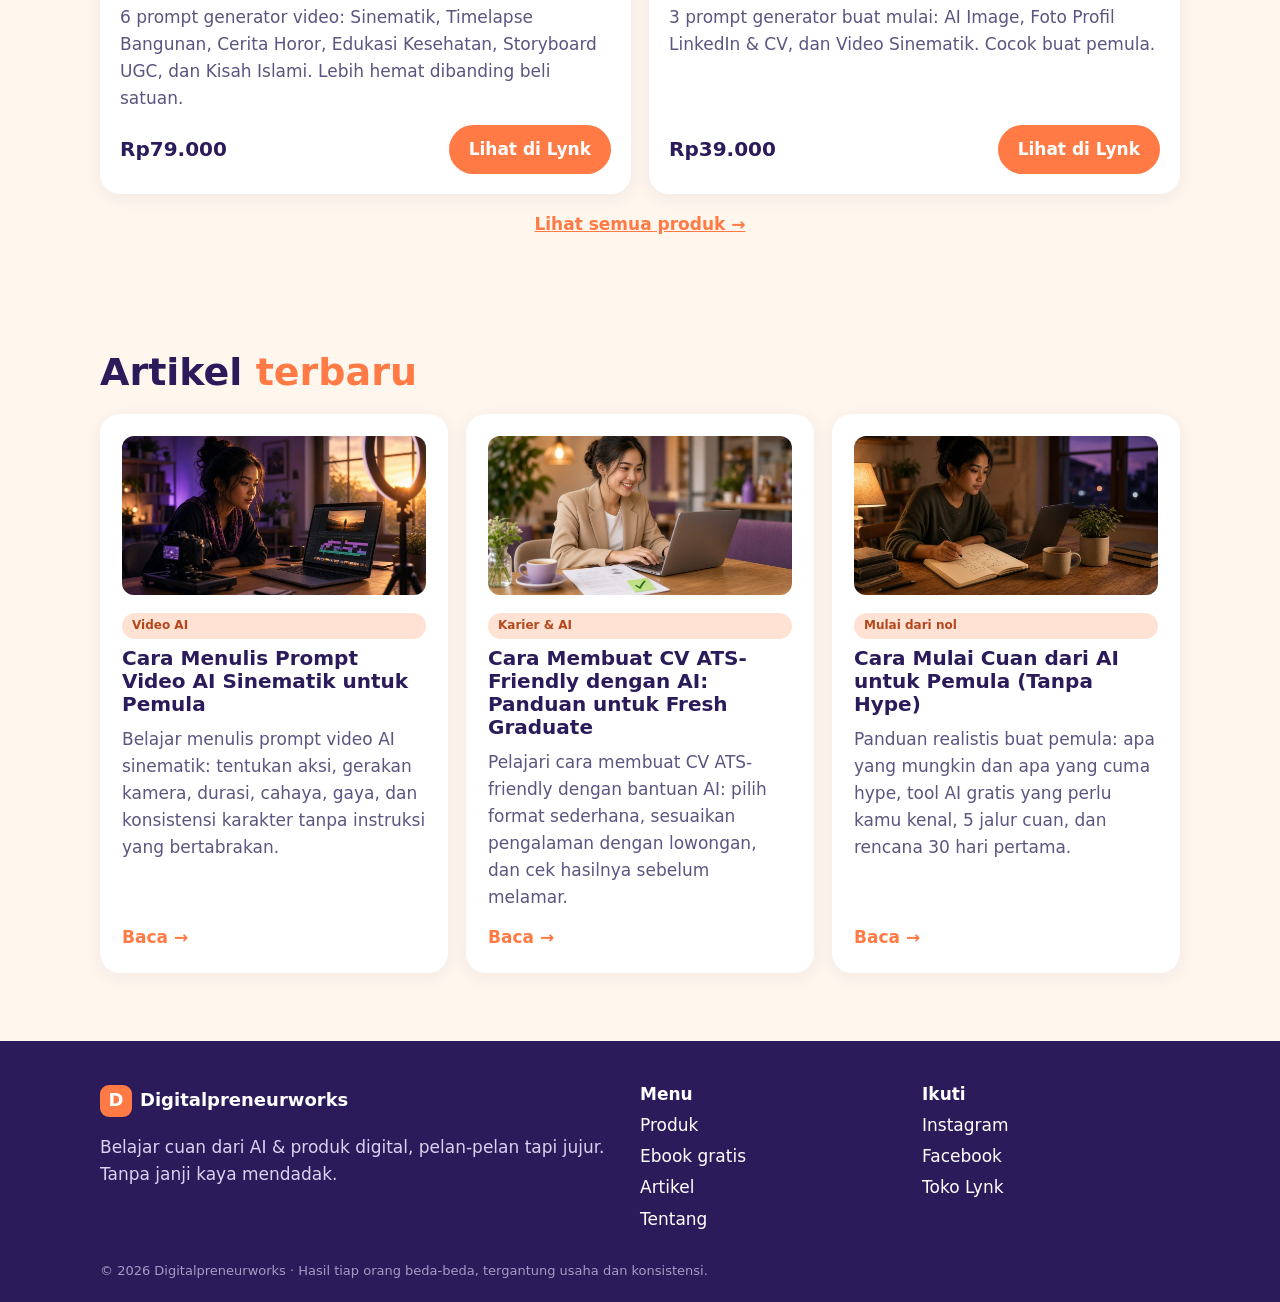
==== commit 6ea88f40: "Tambah produk Ebook Kerja Remote dari Rumah" ====
--- a/index.html
+++ b/index.html
@@ -10,6 +10,7 @@
 <div class="vcard"><span class="ic">🛠️</span><h3>Prompt generator siap klik</h3><p>Tool kami menyusun prompt yang rapi. Gambar atau videonya kamu buat sendiri di AI pilihanmu (ChatGPT, Gemini, Veo, Kling, dll.).</p></div>
 <div class="vcard"><span class="ic">🇮🇩</span><h3>Bahasa Indonesia, buat pemula</h3><p>Nggak perlu jago bahasa Inggris atau hafal istilah teknis. Mulai dari HP pun bisa.</p></div></div></section>
 <section class="ebox"><div class="wrap ebi"><img src="img/ebook-cuan.jpg" alt="Cover ebook Cara Mulai Cuan dari AI untuk Pemula" width=320 height=320 loading=lazy><div><span class="pill">EBOOK GRATIS</span><h2>Mulai dari peta jalan, <b>bukan dari hype</b></h2><p>Ebook 14 halaman "Cara Mulai Cuan dari AI untuk Pemula": 5 jalur cuan yang realistis, cara berpikir prompt, dan rencana 30 hari sampai penjualan pertama.</p><a class="btn lg" href="ebook-gratis.html">Ambil ebook gratis</a></div></div></section>
+<section class="wrap sec"><h2 class="st">Produk <b>baru</b></h2><div class="grid2"><article class="card"><img src="img/ebook-remote.jpg" alt="Ebook Kerja Remote dari Rumah" loading=lazy width=400 height=400><div class="cb"><span class=tag>Baru</span><h3>Ebook Kerja Remote dari Rumah</h3><p class=sub>Panduan Mulai Freelance &amp; Part-Time untuk Pemula + Bonus 120 Link</p><p>Ebook 53 halaman: 15 situs freelance &amp; remote work plus tabel perbandingan, sistem pembayaran ke rupiah, 12 template lamaran/proposal, dan bonus direktori 120 situs.</p><div class="cf"><b class="pr"><s>Rp119.000</s> Rp59.000</b><a class="btn" href="https://lynk.id/digitalpreneurworks/zkqnd385mqd7" target="_blank" rel="noopener">Lihat di Lynk</a></div></div></article></div></section>
 <section class="wrap sec"><h2 class="st">Paket <b>hemat</b></h2><div class="grid2"><article class="card"><img src="img/paket-kreator.jpg" alt="Paket Kreator Video AI (6 Tool)" loading=lazy width=400 height=400><div class="cb"><span class=tag>Paket hemat</span><h3>Paket Kreator Video AI (6 Tool)</h3><p>6 prompt generator video: Sinematik, Timelapse Bangunan, Cerita Horor, Edukasi Kesehatan, Storyboard UGC, dan Kisah Islami. Lebih hemat dibanding beli satuan.</p><div class="cf"><b class="pr">Rp79.000</b><a class="btn" href="https://lynk.id/digitalpreneurworks/608yvyg38zxo" target="_blank" rel="noopener">Lihat di Lynk</a></div></div></article><article class="card"><img src="img/paket-starter.jpg" alt="Paket Prompt AI Starter (3 Tool)" loading=lazy width=400 height=400><div class="cb"><span class=tag>Paket hemat</span><h3>Paket Prompt AI Starter (3 Tool)</h3><p>3 prompt generator buat mulai: AI Image, Foto Profil LinkedIn & CV, dan Video Sinematik. Cocok buat pemula.</p><div class="cf"><b class="pr">Rp39.000</b><a class="btn" href="https://lynk.id/digitalpreneurworks/558w6wjx9p50" target="_blank" rel="noopener">Lihat di Lynk</a></div></div></article></div><p class="center"><a href="produk.html" class="lnk">Lihat semua produk →</a></p></section>
 <section class="wrap sec"><h2 class="st">Artikel <b>terbaru</b></h2><div class="grid3"><a class="acard" href="artikel/cara-menulis-prompt-video-ai-sinematik.html"><img class="article-thumb" src="img/artikel-cara-menulis-prompt-video-ai-sinematik.jpg" alt="Cara Menulis Prompt Video AI Sinematik untuk Pemula" width="1200" height="630" loading="lazy"><span class="tag">Video AI</span><h3>Cara Menulis Prompt Video AI Sinematik untuk Pemula</h3><p>Belajar menulis prompt video AI sinematik: tentukan aksi, gerakan kamera, durasi, cahaya, gaya, dan konsistensi karakter tanpa instruksi yang bertabrakan.</p><span class="more">Baca →</span></a><a class="acard" href="artikel/cara-membuat-cv-ats-friendly-dengan-ai.html"><img class="article-thumb" src="img/artikel-cara-membuat-cv-ats-friendly-dengan-ai.jpg" alt="Cara Membuat CV ATS-Friendly dengan AI: Panduan untuk Fresh Graduate" width="1200" height="630" loading="lazy"><span class="tag">Karier & AI</span><h3>Cara Membuat CV ATS-Friendly dengan AI: Panduan untuk Fresh Graduate</h3><p>Pelajari cara membuat CV ATS-friendly dengan bantuan AI: pilih format sederhana, sesuaikan pengalaman dengan lowongan, dan cek hasilnya sebelum melamar.</p><span class="more">Baca →</span></a><a class="acard" href="artikel/cara-mulai-cuan-dari-ai-untuk-pemula.html"><img class="article-thumb" src="img/artikel-cara-mulai-cuan-dari-ai-untuk-pemula.jpg" alt="Cara Mulai Cuan dari AI untuk Pemula (Tanpa Hype)" width="1200" height="630" loading="lazy"><span class="tag">Mulai dari nol</span><h3>Cara Mulai Cuan dari AI untuk Pemula (Tanpa Hype)</h3><p>Panduan realistis buat pemula: apa yang mungkin dan apa yang cuma hype, tool AI gratis yang perlu kamu kenal, 5 jalur cuan, dan rencana 30 hari pertama.</p><span class="more">Baca →</span></a></div></section></main>
 <footer class="ft"><div class="wrap fti"><div><a class="logo" href="index.html"><span class="lm">D</span>Digitalpreneurworks</a><p>Belajar cuan dari AI &amp; produk digital, pelan-pelan tapi jujur. Tanpa janji kaya mendadak.</p></div>
--- a/style.css
+++ b/style.css
@@ -19,7 +19,7 @@
 .vcard,.card,.tcard,.acard{background:#fff;border-radius:20px;padding:22px;box-shadow:0 4px 18px rgba(43,27,90,.07)}
 .vcard{border-left:6px solid var(--o)}.ic{font-size:30px}.vcard p,.card p,.tcard p,.acard p{color:var(--m);margin:0 0 12px}
 .card{padding:0;overflow:hidden;display:flex;flex-direction:column}.card img{aspect-ratio:1;object-fit:cover;width:100%}.cb{padding:20px;display:flex;flex-direction:column;flex:1}.cb h3{font-size:20px}
-.cf{margin-top:auto;display:flex;align-items:center;justify-content:space-between;gap:10px;flex-wrap:wrap}.pr{font-size:20px;color:var(--p)}
+.cf{margin-top:auto;display:flex;align-items:center;justify-content:space-between;gap:10px;flex-wrap:wrap}.pr{font-size:20px;color:var(--p)}.pr s{color:var(--m);font-size:14px;font-weight:600;margin-right:8px}.cb .sub{font-size:14px;font-weight:700;color:var(--p);margin:0 0 10px;line-height:1.35}
 .tcard{display:flex;gap:14px;align-items:flex-start}.tcard img{border-radius:12px;flex:none}.tcard h3{font-size:17px}
 .acard{text-decoration:none;color:var(--t);display:flex;flex-direction:column}.acard:hover{transform:translateY(-2px)}.acard h3{font-size:20px}.more{color:var(--o);font-weight:800;margin-top:auto}
 .note{background:#fff;border:2px dashed var(--o);border-radius:14px;padding:12px 16px}
